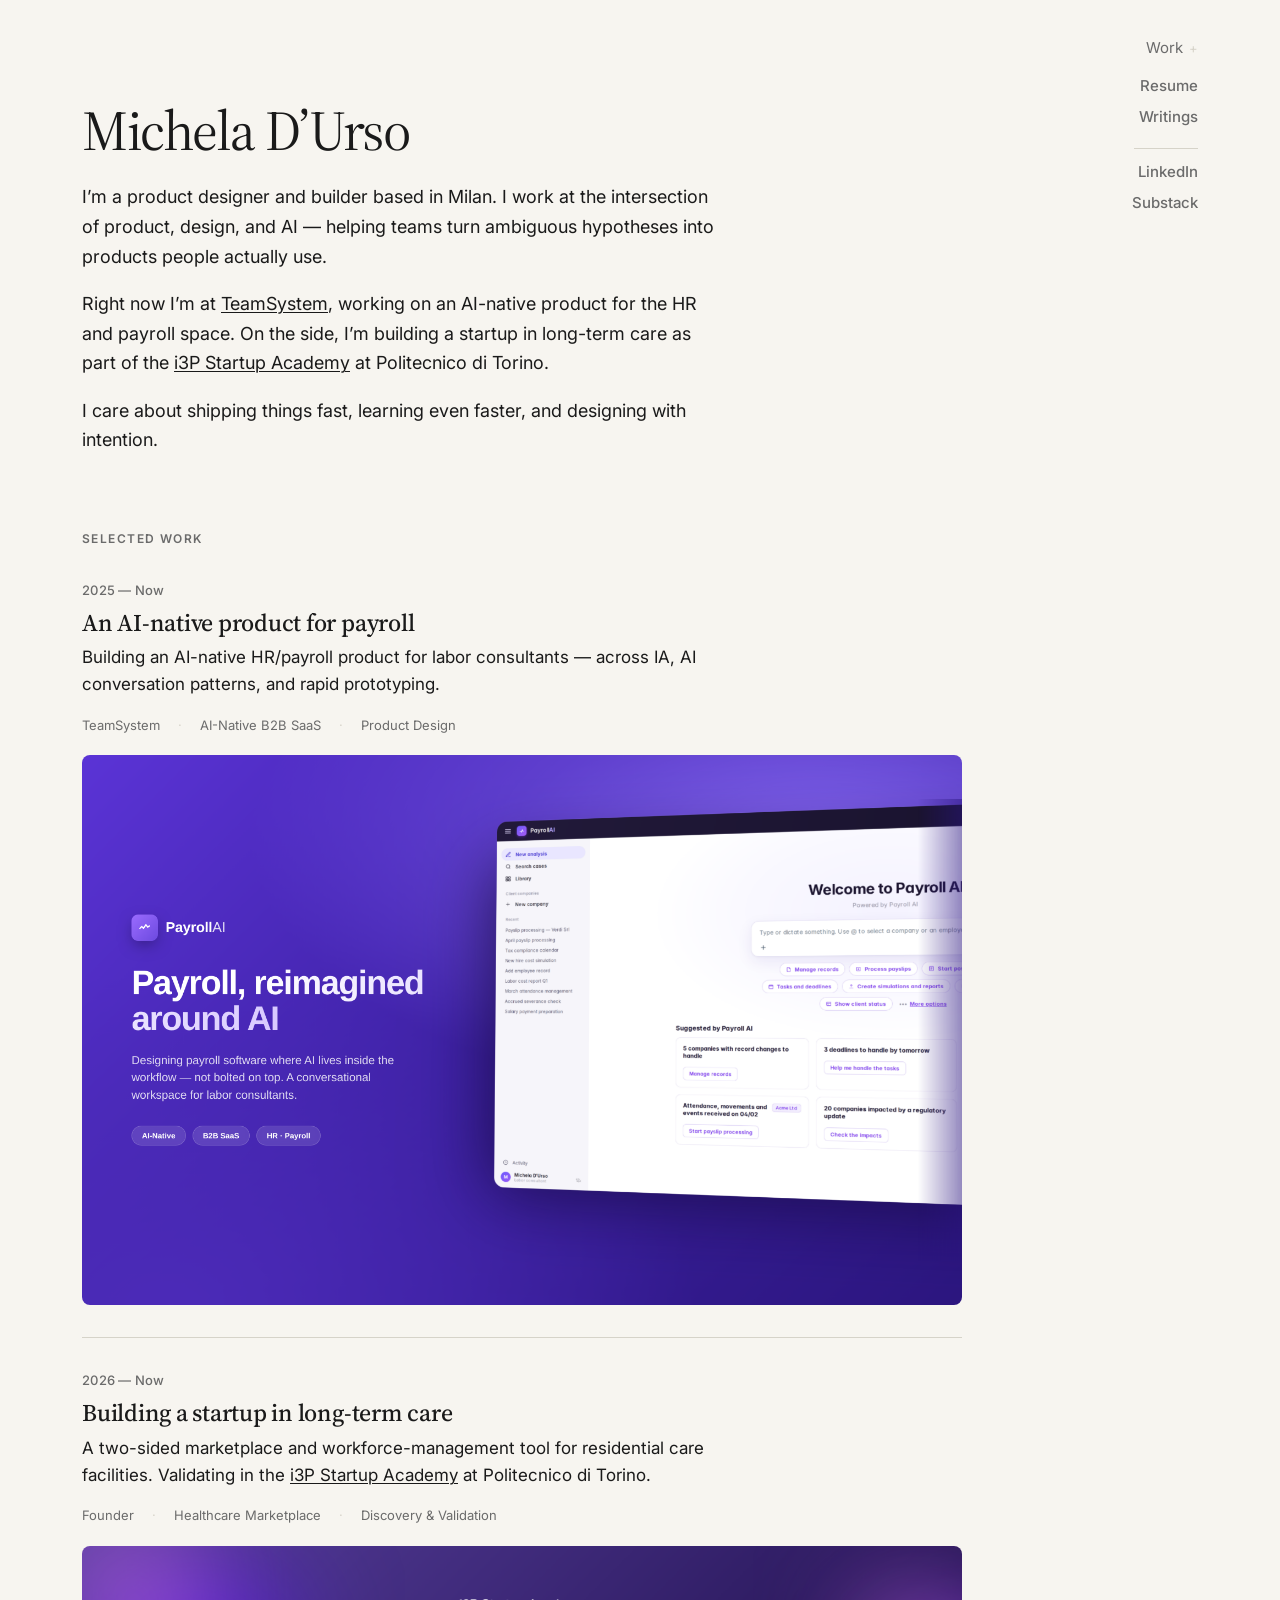
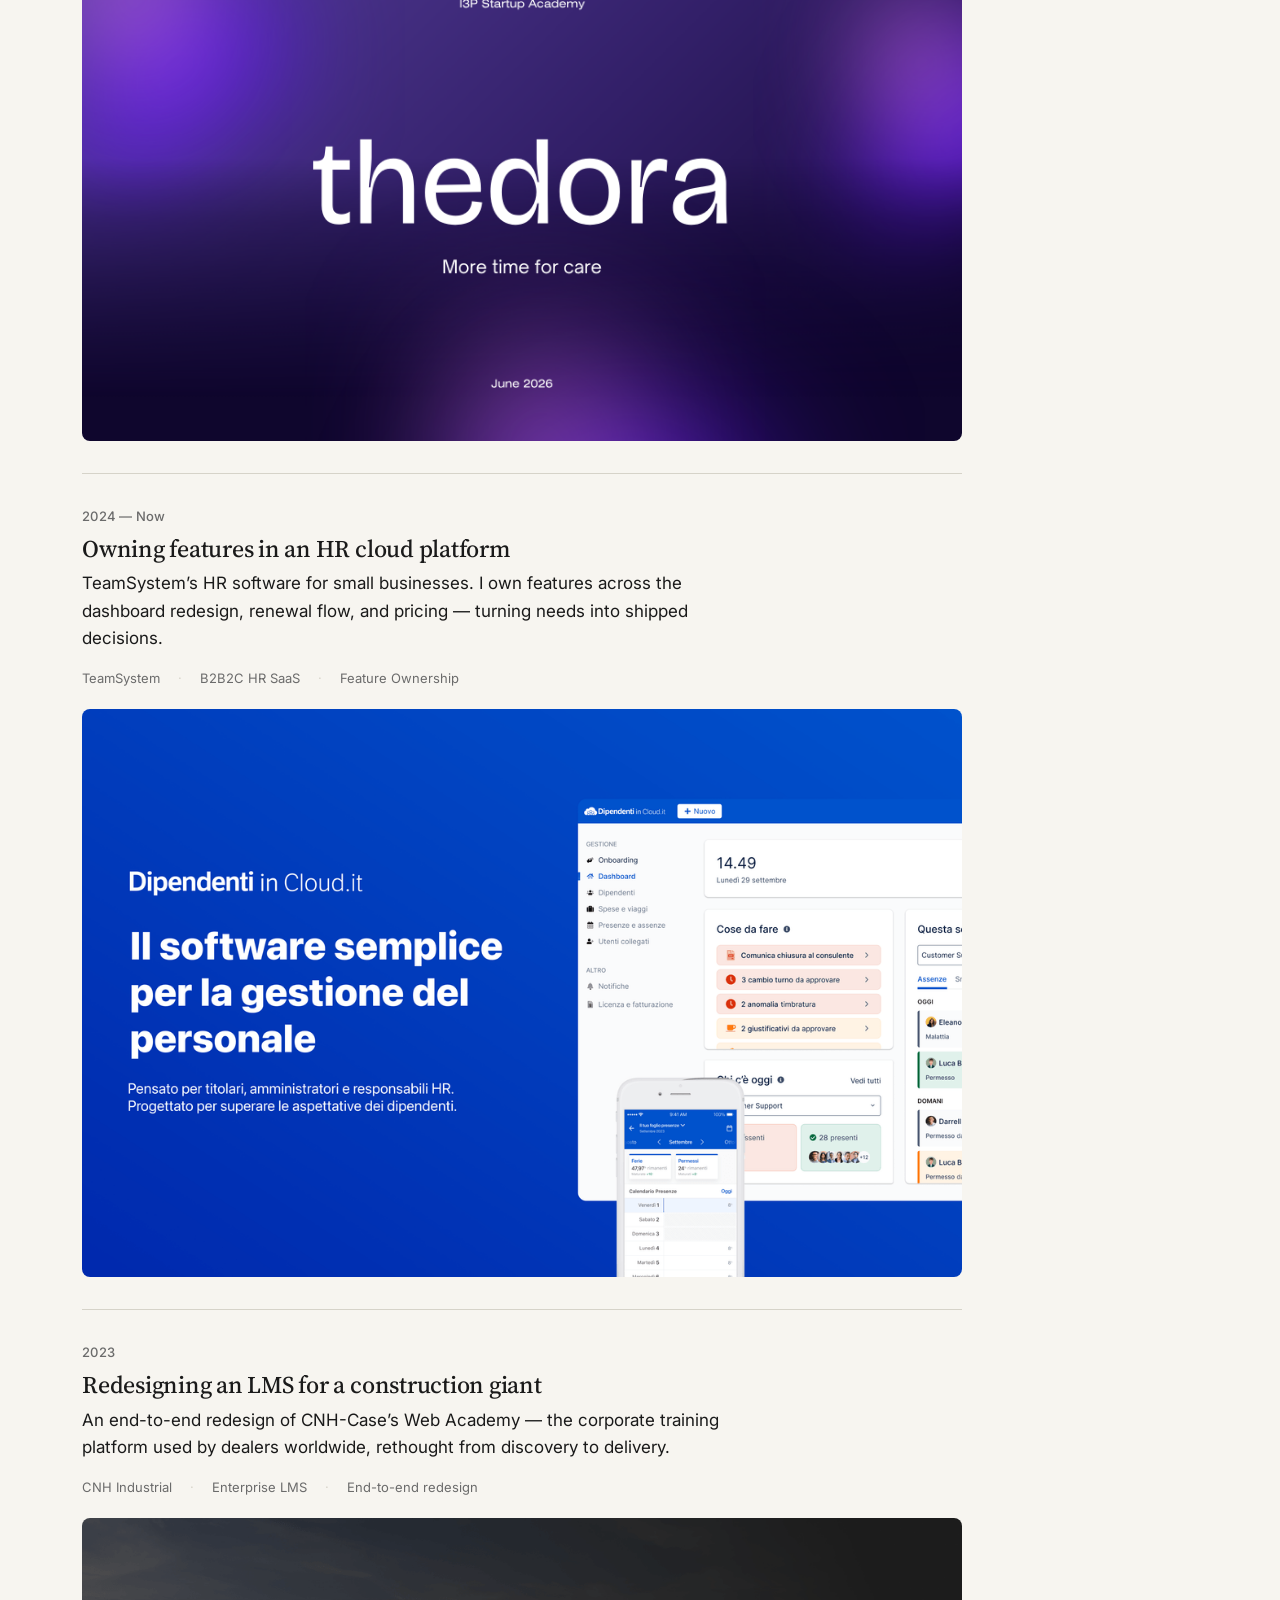
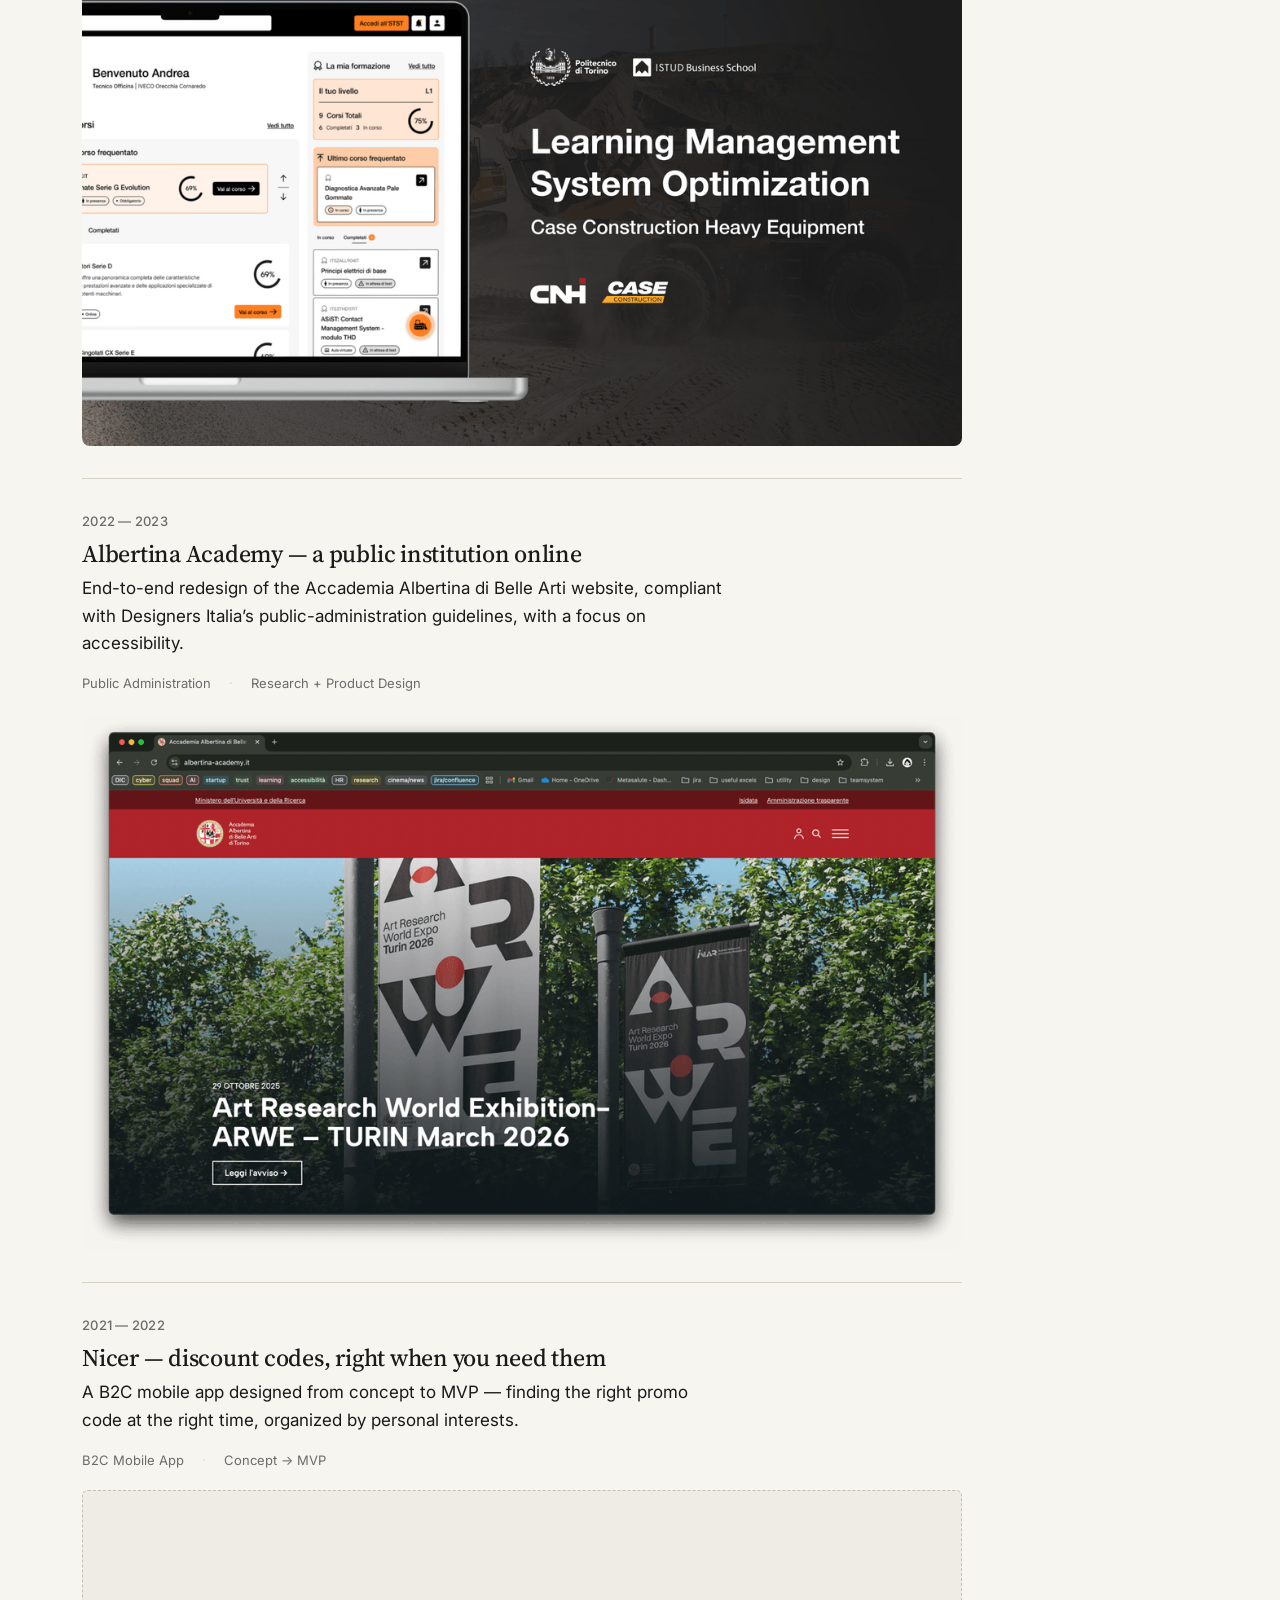
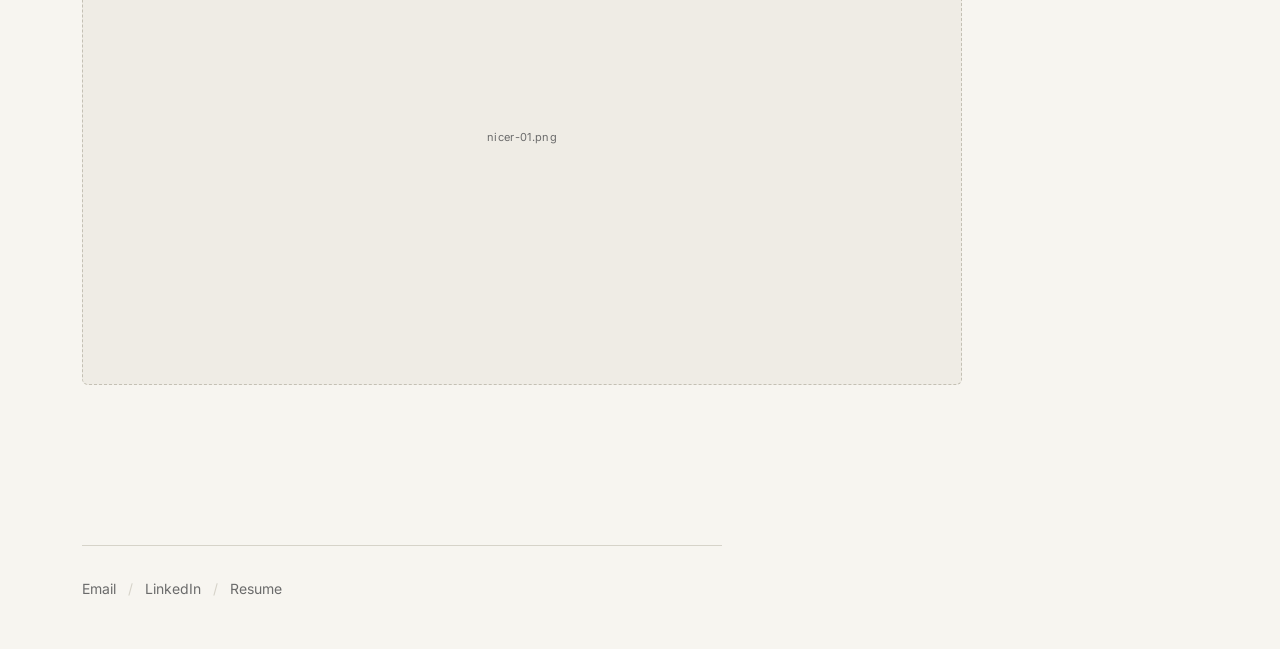
==== index.html @ b39030ac "Add project covers/images, drop TeamSystem HR case study - Wire covers on landing + project pages (A" ====
<!DOCTYPE html>
<html lang="en">
<head>
  <meta charset="UTF-8">
  <meta name="viewport" content="width=device-width, initial-scale=1.0">
  <meta name="description" content="Product Designer &amp; Builder working on AI-native products in HR, payroll, and healthcare. Based in Milan.">
  <link rel="canonical" href="https://michipepper.github.io/">
  <link rel="icon" type="image/svg+xml" href="assets/favicon.svg">
  <meta name="theme-color" content="#f7f5f0">
  <meta property="og:type" content="website">
  <meta property="og:title" content="Michela D&rsquo;Urso">
  <meta property="og:description" content="Product Designer &amp; Builder working on AI-native products in HR, payroll, and healthcare. Based in Milan.">
  <meta property="og:url" content="https://michipepper.github.io/">
  <meta property="og:image" content="https://michipepper.github.io/assets/images/og-cover.png">
  <meta property="og:site_name" content="Michela D&rsquo;Urso">
  <meta name="twitter:card" content="summary_large_image">
  <meta name="twitter:title" content="Michela D&rsquo;Urso">
  <meta name="twitter:description" content="Product Designer &amp; Builder working on AI-native products in HR, payroll, and healthcare. Based in Milan.">
  <meta name="twitter:image" content="https://michipepper.github.io/assets/images/og-cover.png">
  <title>Michela D'Urso</title>
  <link rel="preconnect" href="https://fonts.googleapis.com">
  <link rel="preconnect" href="https://fonts.gstatic.com" crossorigin>
  <link href="https://fonts.googleapis.com/css2?family=Inter:wght@400;500;600&family=Source+Serif+4:opsz,wght@8..60,400;8..60,500&display=swap" rel="stylesheet">
  <link rel="stylesheet" href="assets/css/style.css?v=20260625a">
</head>
<body>
  <a class="skip-link" href="#main">Skip to content</a>
  <header class="site-header">
    <div class="site-intro">
      <h1 class="hero-name">Michela D&rsquo;Urso</h1>
      <div class="hero-intro">
        <p>I&rsquo;m a product designer and builder based in Milan. I work at the intersection of product, design, and AI &mdash; helping teams turn ambiguous hypotheses into products people actually use.</p>
        <p>Right now I&rsquo;m at <a href="https://www.teamsystem.com" target="_blank" rel="noopener">TeamSystem</a>, working on an AI-native product for the HR and payroll space. On the side, I&rsquo;m building a startup in long-term care as part of the <a href="https://www.i3p.it/" target="_blank" rel="noopener">i3P Startup Academy</a> at Politecnico di Torino.</p>
        <p>I care about shipping things fast, learning even faster, and designing with intention.</p>
      </div>
    </div>
    <nav class="site-nav" aria-label="Primary">
      <button class="nav-work" aria-expanded="false" aria-controls="work-list">Work</button>
      <ul class="work-list" id="work-list">
        <li><a href="projects/ai-native-payroll.html">AI-native payroll</a></li>
        <li><a href="projects/longterm-care-startup.html">Long-term care startup</a></li>
        <li><a href="projects/dipendenti-in-cloud.html">Dipendenti in Cloud</a></li>
        <li><a href="projects/cnh-lms.html">CNH Web Academy</a></li>
        <li><a href="projects/albertina.html">Albertina Academy</a></li>
        <li><a href="projects/nicer.html">Nicer</a></li>
      </ul>
      <a href="resume.html">Resume</a>
      <a href="writings.html">Writings</a>
      <span class="nav-divider" aria-hidden="true"></span>
      <a href="https://linkedin.com/in/dursomichela" target="_blank" rel="noopener">LinkedIn</a>
      <a href="https://michipepper.substack.com" target="_blank" rel="noopener">Substack</a>
    </nav>
  </header>

  <main class="site-content" id="main">
    <div class="section-label">Selected work</div>

    <div class="entries">

      <article class="entry">
        <div class="entry-body">
          <div class="entry-date">2025 &mdash; Now</div>
          <h2 class="entry-title">
            <a href="projects/ai-native-payroll.html">An AI-native product for payroll</a>
          </h2>
          <p class="entry-desc">Building an AI-native HR/payroll product for labor consultants &mdash; across IA, AI conversation patterns, and rapid prototyping.</p>
          <div class="entry-meta">
            <span>TeamSystem</span>
            <span>AI-Native B2B SaaS</span>
            <span>Product Design</span>
          </div>
        </div>
        <a class="entry-cover" href="projects/ai-native-payroll.html" aria-label="An AI-native product for payroll"><img src="assets/images/ai-native-payroll-cover.png" alt="An AI-native product for payroll — AI inside the workflow for labor consultants"></a>
      </article>

      <article class="entry">
        <div class="entry-body">
          <div class="entry-date">2026 &mdash; Now</div>
          <h2 class="entry-title">
            <a href="projects/longterm-care-startup.html">Building a startup in long-term care</a>
          </h2>
          <p class="entry-desc">A two-sided marketplace and workforce-management tool for residential care facilities. Validating in the <a href="https://www.i3p.it/" target="_blank" rel="noopener">i3P Startup Academy</a> at Politecnico di Torino.</p>
          <div class="entry-meta">
            <span>Founder</span>
            <span>Healthcare Marketplace</span>
            <span>Discovery &amp; Validation</span>
          </div>
        </div>
        <a class="entry-cover" href="projects/longterm-care-startup.html" aria-label="Building a startup in long-term care"><img src="assets/images/longterm-care-01.png" alt="Thedora — a startup in long-term care: marketplace and workforce management for residential care facilities"></a>
      </article>

      <article class="entry">
        <div class="entry-body">
          <div class="entry-date">2024 &mdash; Now</div>
          <h2 class="entry-title">
            <a href="projects/dipendenti-in-cloud.html">Owning features in an HR cloud platform</a>
          </h2>
          <p class="entry-desc">TeamSystem&rsquo;s HR software for small businesses. I own features across the dashboard redesign, renewal flow, and pricing &mdash; turning needs into shipped decisions.</p>
          <div class="entry-meta">
            <span>TeamSystem</span>
            <span>B2B2C HR SaaS</span>
            <span>Feature Ownership</span>
          </div>
        </div>
        <a class="entry-cover" href="projects/dipendenti-in-cloud.html" aria-label="Owning features in an HR cloud platform"><img src="assets/images/dipendenti-in-cloud-cover.png" alt="Dipendenti in Cloud — il software semplice per la gestione del personale"></a>
      </article>

      <article class="entry">
        <div class="entry-body">
          <div class="entry-date">2023</div>
          <h2 class="entry-title">
            <a href="projects/cnh-lms.html">Redesigning an LMS for a construction giant</a>
          </h2>
          <p class="entry-desc">An end-to-end redesign of CNH-Case&rsquo;s Web Academy &mdash; the corporate training platform used by dealers worldwide, rethought from discovery to delivery.</p>
          <div class="entry-meta">
            <span>CNH Industrial</span>
            <span>Enterprise LMS</span>
            <span>End-to-end redesign</span>
          </div>
        </div>
        <a class="entry-cover" href="projects/cnh-lms.html" aria-label="Redesigning an LMS for a construction giant"><img src="assets/images/cnh-lms-cover.png" alt="CNH-Case Web Academy — Learning Management System optimization"></a>
      </article>

      <article class="entry">
        <div class="entry-body">
          <div class="entry-date">2022 &mdash; 2023</div>
          <h2 class="entry-title">
            <a href="projects/albertina.html">Albertina Academy &mdash; a public institution online</a>
          </h2>
          <p class="entry-desc">End-to-end redesign of the Accademia Albertina di Belle Arti website, compliant with Designers Italia&rsquo;s public-administration guidelines, with a focus on accessibility.</p>
          <div class="entry-meta">
            <span>Public Administration</span>
            <span>Research + Product Design</span>
          </div>
        </div>
        <a class="entry-cover" href="projects/albertina.html" aria-label="Albertina Academy"><img src="assets/images/albertina-cover.png" alt="Accademia Albertina di Belle Arti di Torino — homepage of the redesigned website"></a>
      </article>

      <article class="entry">
        <div class="entry-body">
          <div class="entry-date">2021 &mdash; 2022</div>
          <h2 class="entry-title">
            <a href="projects/nicer.html">Nicer &mdash; discount codes, right when you need them</a>
          </h2>
          <p class="entry-desc">A B2C mobile app designed from concept to MVP &mdash; finding the right promo code at the right time, organized by personal interests.</p>
          <div class="entry-meta">
            <span>B2C Mobile App</span>
            <span>Concept &rarr; MVP</span>
          </div>
        </div>
        <a class="entry-cover" href="projects/nicer.html" aria-label="Nicer"><span class="img-placeholder">nicer-01.png</span></a>
      </article>

    </div>
  </main>

  <footer class="site-footer footer">
    <div class="footer-inner">
      <a href="mailto:dursomichela01@gmail.com">Email</a>
      <span class="sep">/</span>
      <a href="https://linkedin.com/in/dursomichela" target="_blank" rel="noopener">LinkedIn</a>
      <span class="sep">/</span>
      <a href="resume.html">Resume</a>
    </div>
  </footer>
  <script src="assets/js/nav.js?v=20260625a"></script>
</body>
</html>
---- assets/css/style.css ----
/* ========== RESET ========== */
*, *::before, *::after {
  box-sizing: border-box;
  margin: 0;
  padding: 0;
}

html {
  -webkit-font-smoothing: antialiased;
  -moz-osx-font-smoothing: grayscale;
  text-rendering: optimizeLegibility;
}

img {
  max-width: 100%;
  height: auto;
  display: block;
}

a {
  color: inherit;
  text-decoration: none;
}

/* ========== TYPOGRAPHY & TOKENS ========== */
:root {
  /* Palette — warm editorial */
  --bg: #f7f5f0;
  --bg-alt: #efece5;
  --text: #1a1a1a;
  --muted: #6b6b6b;
  --rule: #d6d3c9;
  --accent: #2d2a26;
  --link: #1a1a1a;
  --link-hover: #8a6f48;

  /* Type */
  --serif: "Source Serif 4", "Source Serif Pro", "Iowan Old Style", "Apple Garamond", Baskerville, "Times New Roman", serif;
  --sans: "Inter", -apple-system, BlinkMacSystemFont, "Segoe UI", Helvetica, Arial, sans-serif;

  /* Spacing */
  --max-w: 720px;
  --max-w-wide: 880px;
}

body {
  background: var(--bg);
  color: var(--text);
  font-family: var(--sans);
  font-size: 17px;
  line-height: 1.6;
  font-weight: 400;
}

h1, h2, h3, h4 {
  font-family: var(--serif);
  font-weight: 500;
  line-height: 1.15;
  letter-spacing: -0.01em;
  color: var(--text);
}

h1 {
  font-size: 3.5rem;
  font-weight: 400;
  letter-spacing: -0.025em;
  margin-bottom: 1.5rem;
}

h2 {
  font-size: 1.7rem;
  font-weight: 500;
  margin-bottom: 0.5rem;
}

h3 {
  font-size: 1.3rem;
  margin-bottom: 0.4rem;
}

p {
  margin-bottom: 1rem;
  color: var(--text);
}

p + p {
  margin-top: 0;
}

em, i { font-style: italic; }
strong, b { font-weight: 600; }

/* Inline links — Jenny Wen style: underlined, warm hover */
a.link, .prose a, p a {
  color: var(--link);
  text-decoration: underline;
  text-decoration-thickness: 1px;
  text-underline-offset: 2px;
  transition: color 0.15s ease;
}

a.link:hover, .prose a:hover, p a:hover {
  color: var(--link-hover);
}

/* ========== LAYOUT ========== */
.container {
  max-width: var(--max-w);
  margin: 0 auto;
  padding: 0 24px;
}

.container-wide {
  max-width: var(--max-w-wide);
  margin: 0 auto;
  padding: 0 24px;
}

/* ========== NAV ========== */
.nav {
  padding: 32px 0 16px;
  font-family: var(--sans);
  font-size: 15px;
}

.nav-inner {
  display: flex;
  gap: 28px;
  align-items: baseline;
}

.nav a {
  color: var(--muted);
  font-weight: 500;
  transition: color 0.15s ease;
}

.nav a:hover {
  color: var(--text);
}

.nav a.active {
  color: var(--text);
}

/* ========== HERO ========== */
.hero {
  padding: 48px 0 56px;
}

.hero-name {
  font-family: var(--serif);
  font-size: 3.5rem;
  font-weight: 400;
  letter-spacing: -0.025em;
  line-height: 1.1;
  margin-bottom: 1.5rem;
}

.hero-intro {
  font-size: 18px;
  line-height: 1.65;
  color: var(--text);
  max-width: 640px;
}

.hero-intro p {
  margin-bottom: 1.1rem;
}

/* ========== TIMELINE ENTRIES ========== */
.entries {
  margin-top: 24px;
}

.entry {
  padding: 32px 0;
  border-top: 1px solid var(--rule);
  max-width: min(880px, calc(100vw - 260px));
}

.entry-body { max-width: 640px; }

.entry:first-child {
  border-top: none;
  padding-top: 8px;
}

.entry-date {
  font-family: var(--sans);
  font-size: 13px;
  color: var(--muted);
  text-transform: none;
  letter-spacing: 0.02em;
  margin-bottom: 8px;
  font-weight: 500;
}

.entry-title {
  font-family: var(--serif);
  font-size: 1.5rem;
  font-weight: 500;
  margin-bottom: 8px;
  letter-spacing: -0.01em;
}

.entry-title a {
  border-bottom: 1.5px solid transparent;
  transition: border-color 0.15s ease;
}

.entry-title a:hover {
  border-bottom-color: var(--link-hover);
  color: var(--link-hover);
}

.entry-desc {
  font-size: 17px;
  line-height: 1.6;
  color: var(--text);
  max-width: 640px;
}

.entry-meta {
  font-family: var(--sans);
  font-size: 13px;
  color: var(--muted);
  margin-top: 10px;
  display: flex;
  gap: 18px;
  flex-wrap: wrap;
}

.entry-meta span::before {
  content: "·";
  margin-right: 18px;
  color: var(--rule);
}

.entry-meta span:first-child::before {
  content: "";
  margin: 0;
}

/* ========== CASE STUDY (single project) ========== */
.case-header {
  padding: 48px 0 32px;
  border-bottom: 1px solid var(--rule);
  margin-bottom: 40px;
  max-width: 640px;
}

.case-title {
  font-family: var(--serif);
  font-size: 2.6rem;
  font-weight: 400;
  letter-spacing: -0.02em;
  line-height: 1.15;
  margin-bottom: 12px;
}

.case-subtitle {
  font-size: 18px;
  color: var(--muted);
  max-width: 640px;
  margin-bottom: 24px;
}

.case-meta {
  display: flex;
  gap: 32px;
  flex-wrap: wrap;
  font-family: var(--sans);
  font-size: 13px;
  color: var(--muted);
}

.case-meta-item {
  display: flex;
  flex-direction: column;
  gap: 2px;
}

.case-meta-label {
  font-size: 12px;
  color: var(--muted);
  text-transform: uppercase;
  letter-spacing: 0.08em;
  font-weight: 600;
}

.case-meta-value {
  font-size: 14px;
  color: var(--text);
}

.prose {
  max-width: 640px;
  font-size: 17px;
  line-height: 1.7;
}

.prose h2 {
  font-size: 1.55rem;
  margin-top: 2.4rem;
  margin-bottom: 0.8rem;
}

.prose h3 {
  font-size: 1.15rem;
  margin-top: 1.8rem;
  margin-bottom: 0.4rem;
}

.prose p {
  margin-bottom: 1.1rem;
}

.prose ul {
  margin-bottom: 1.2rem;
  padding-left: 20px;
}

.prose ul li {
  margin-bottom: 0.4rem;
  line-height: 1.6;
}

.prose blockquote {
  border-left: 2px solid var(--rule);
  padding-left: 20px;
  margin: 1.5rem 0;
  font-style: italic;
  color: var(--muted);
}

/* ========== FOOTER ========== */
.footer {
  margin-top: 96px;
  padding: 32px 0 48px;
  font-family: var(--sans);
  font-size: 14px;
  color: var(--muted);
}

.footer-inner {
  display: flex;
  gap: 8px;
  flex-wrap: wrap;
  align-items: center;
  max-width: 640px;
  border-top: 1px solid var(--rule);
  padding-top: 32px;
}

.footer a {
  color: var(--muted);
  transition: color 0.15s ease;
}

.footer a:hover {
  color: var(--text);
}

.footer .sep {
  color: var(--rule);
  margin: 0 4px;
}

/* ========== SECTION HEADERS ========== */
.section-label {
  font-family: var(--sans);
  font-size: 12px;
  text-transform: uppercase;
  letter-spacing: 0.12em;
  font-weight: 600;
  color: var(--muted);
  margin-bottom: 24px;
  margin-top: 56px;
}

/* ========== RESPONSIVE ========== */
@media (max-width: 640px) {
  body { font-size: 16px; }
  .hero-name { font-size: 2.4rem; }
  .case-title { font-size: 2rem; }
  .entry-title { font-size: 1.3rem; }
  .hero { padding: 32px 0 40px; }
  .nav { padding: 24px 0 8px; }
  .nav-inner { gap: 20px; }
  .case-meta { gap: 20px; }
}

/* ========== ACCESSIBILITY ========== */
/* Visible keyboard focus, scoped to keyboard users via :focus-visible */
a:focus-visible,
button:focus-visible,
[tabindex]:focus-visible {
  outline: 2px solid var(--link-hover);
  outline-offset: 3px;
  border-radius: 2px;
}

/* Skip link — hidden until focused via keyboard */
.skip-link {
  position: absolute;
  left: 8px;
  top: -48px;
  z-index: 100;
  padding: 8px 16px;
  background: var(--text);
  color: var(--bg);
  font-family: var(--sans);
  font-size: 14px;
  font-weight: 500;
  border-radius: 6px;
  transition: top 0.15s ease;
}

.skip-link:focus {
  top: 8px;
}

/* ========== UTIL ========== */
.subtle { color: var(--muted); }
.pill {
  display: inline-block;
  padding: 3px 10px;
  background: var(--bg-alt);
  border-radius: 999px;
  font-size: 12px;
  color: var(--muted);
  font-family: var(--sans);
  margin-right: 6px;
  margin-bottom: 6px;
}

/* ========== SITE LAYOUT (right-side nav, Jenny Wen style) ========== */
.site-header,
.site-content,
.site-footer {
  max-width: 1180px;
  margin-left: auto;
  margin-right: auto;
  padding-left: 32px;
  padding-right: 32px;
}

.site-header {
  position: relative;
  display: flex;
  justify-content: space-between;
  align-items: flex-start;
  gap: 40px;
  padding-top: 36px;
  margin-bottom: 56px;
}

/* Homepage: name + intro live in the header, masthead omitted */
.site-intro { max-width: 680px; margin-top: 64px; }
.site-intro .hero-name { margin-bottom: 1.3rem; }
.site-content > .section-label:first-child { margin-top: 0; }

.site-masthead {
  font-family: var(--serif);
  font-size: 1.55rem;
  font-weight: 500;
  letter-spacing: -0.01em;
  line-height: 1.2;
  color: var(--text);
}

.site-masthead .site-section { color: var(--muted); }

/* Right-side vertical nav — fixed so it stays in place on scroll and the
   Work accordion never pushes the page content down. Right offset tracks
   the centered content column instead of the raw viewport edge. */
.site-nav {
  position: fixed;
  top: 36px;
  right: max(32px, calc((100vw - 1180px) / 2 + 32px));
  z-index: 10;
  display: flex;
  flex-direction: column;
  align-items: flex-end;
  text-align: right;
  gap: 7px;
  font-family: var(--sans);
  font-size: 15px;
  flex-shrink: 0;
}

.site-nav a,
.nav-work {
  color: var(--muted);
  font-weight: 500;
  transition: color 0.15s ease;
}

.site-nav a:hover,
.nav-work:hover { color: var(--text); }
.site-nav a.active { color: var(--text); }

.nav-work {
  background: none;
  border: none;
  padding: 0;
  font: inherit;
  cursor: pointer;
  display: inline-flex;
  align-items: baseline;
  gap: 6px;
}

.nav-work::after {
  content: "+";
  font-size: 13px;
  color: var(--rule);
  transition: color 0.15s ease;
}

.nav-work[aria-expanded="true"]::after { content: "\2013"; }

.work-list {
  list-style: none;
  display: flex;
  flex-direction: column;
  align-items: flex-end;
  gap: 5px;
  margin: 0;
  padding: 0;
  max-height: 0;
  overflow: hidden;
  opacity: 0;
  transition: max-height 0.28s ease, opacity 0.2s ease, margin 0.28s ease;
}

.work-list.open {
  max-height: 360px;
  opacity: 1;
  margin: 6px 0 4px;
}

.work-list a {
  font-size: 14px;
  color: var(--muted);
  font-weight: 400;
}

.nav-divider {
  width: 64px;
  height: 1px;
  background: var(--rule);
  margin: 12px 0 4px;
}

.site-content { width: 100%; }

.site-footer {
  margin-top: 96px;
  padding-bottom: 48px;
  font-family: var(--sans);
  font-size: 14px;
  color: var(--muted);
}

/* ========== WRITINGS (Notes style) ========== */
.writings-intro {
  font-size: 18px;
  color: var(--muted);
  max-width: 600px;
  margin-bottom: 8px;
}

.writing-list { margin-top: 8px; }

.writing {
  padding: 28px 0;
  border-top: 1px solid var(--rule);
  max-width: 640px;
}

.writing:first-child { border-top: none; padding-top: 8px; }

.writing-date {
  font-size: 13px;
  color: var(--muted);
  margin-bottom: 8px;
  font-weight: 500;
}

.writing-title {
  font-family: var(--serif);
  font-size: 1.4rem;
  font-weight: 500;
  letter-spacing: -0.01em;
  line-height: 1.25;
  margin-bottom: 6px;
}

.writing-title a {
  text-decoration: underline;
  text-decoration-thickness: 1px;
  text-underline-offset: 3px;
  transition: color 0.15s ease;
}

.writing-title a:hover { color: var(--link-hover); }

.writing-desc {
  font-size: 16px;
  color: var(--muted);
  max-width: 600px;
}

/* ========== IMAGE PLACEHOLDERS ========== */
.img-placeholder {
  display: flex;
  align-items: center;
  justify-content: center;
  text-align: center;
  background: var(--bg-alt);
  border: 1px dashed #c4c0b4;
  border-radius: 6px;
  color: var(--muted);
  font-family: var(--sans);
  font-size: 11px;
  letter-spacing: 0.03em;
  padding: 10px;
  word-break: break-word;
}

/* Cover image under each work entry (title + description above it) */
.entry-cover { display: block; margin-top: 20px; }
.entry-cover .img-placeholder { aspect-ratio: 16 / 9; }
.entry-cover img {
  width: 100%;
  height: auto;
  border-radius: 8px;
  display: block;
}

/* Figures inside a project case study */
.project-figure { max-width: 640px; margin: 2.2rem 0; }
.project-figure .img-placeholder { aspect-ratio: 3 / 2; }
.project-figure img {
  width: 100%;
  height: auto;
  border-radius: 8px;
  display: block;
}
.project-figure figcaption {
  font-size: 13px;
  color: var(--muted);
  margin-top: 10px;
}

/* Cover image — larger (880px), sits under the title + description.
   Capped so it never slides under the fixed right-side nav on scroll. */
.project-cover {
  max-width: min(880px, calc(100vw - 260px));
  margin-top: 1.6rem;
}
.project-cover .img-placeholder { aspect-ratio: 16 / 9; }
.case-header:has(+ .project-cover) {
  border-bottom: none;
  margin-bottom: 20px;
}

/* Right-nav layout — mobile */
@media (max-width: 640px) {
  .site-header {
    flex-direction: column;
    gap: 18px;
    padding-top: 24px;
    margin-bottom: 36px;
  }
  .site-nav { position: static; top: auto; right: auto; align-items: flex-start; text-align: left; width: 100%; }
  .site-intro { margin-top: 24px; }
  .work-list { align-items: flex-start; }
  .nav-divider { align-self: stretch; width: 100%; }
  .site-header,
  .site-content,
  .site-footer { padding-left: 20px; padding-right: 20px; }
  .writing-title { font-size: 1.25rem; }
  .entry { max-width: 100%; }
  .project-cover { max-width: 100%; }
}
.prose .pull-quote{
  font-family: "Source Serif 4", Georgia, serif;
  font-size: 1.5rem;
  line-height: 1.35;
  color: #5b3df5;
  font-style: normal;
  margin: 2.5rem 0;
  padding: 0;
  border: 0;
}
.prose .pull-quote cite{
  display: block;
  margin-top: 0.6rem;
  font-size: 0.9rem;
  font-style: normal;
  color: #5b3df5;
}
.pull-statement{
  font-family: "Source Serif 4", Georgia, serif;
  font-size: 1.5rem;
  line-height: 1.35;
  color: #5b3df5;
  margin: 2.5rem 0;
}
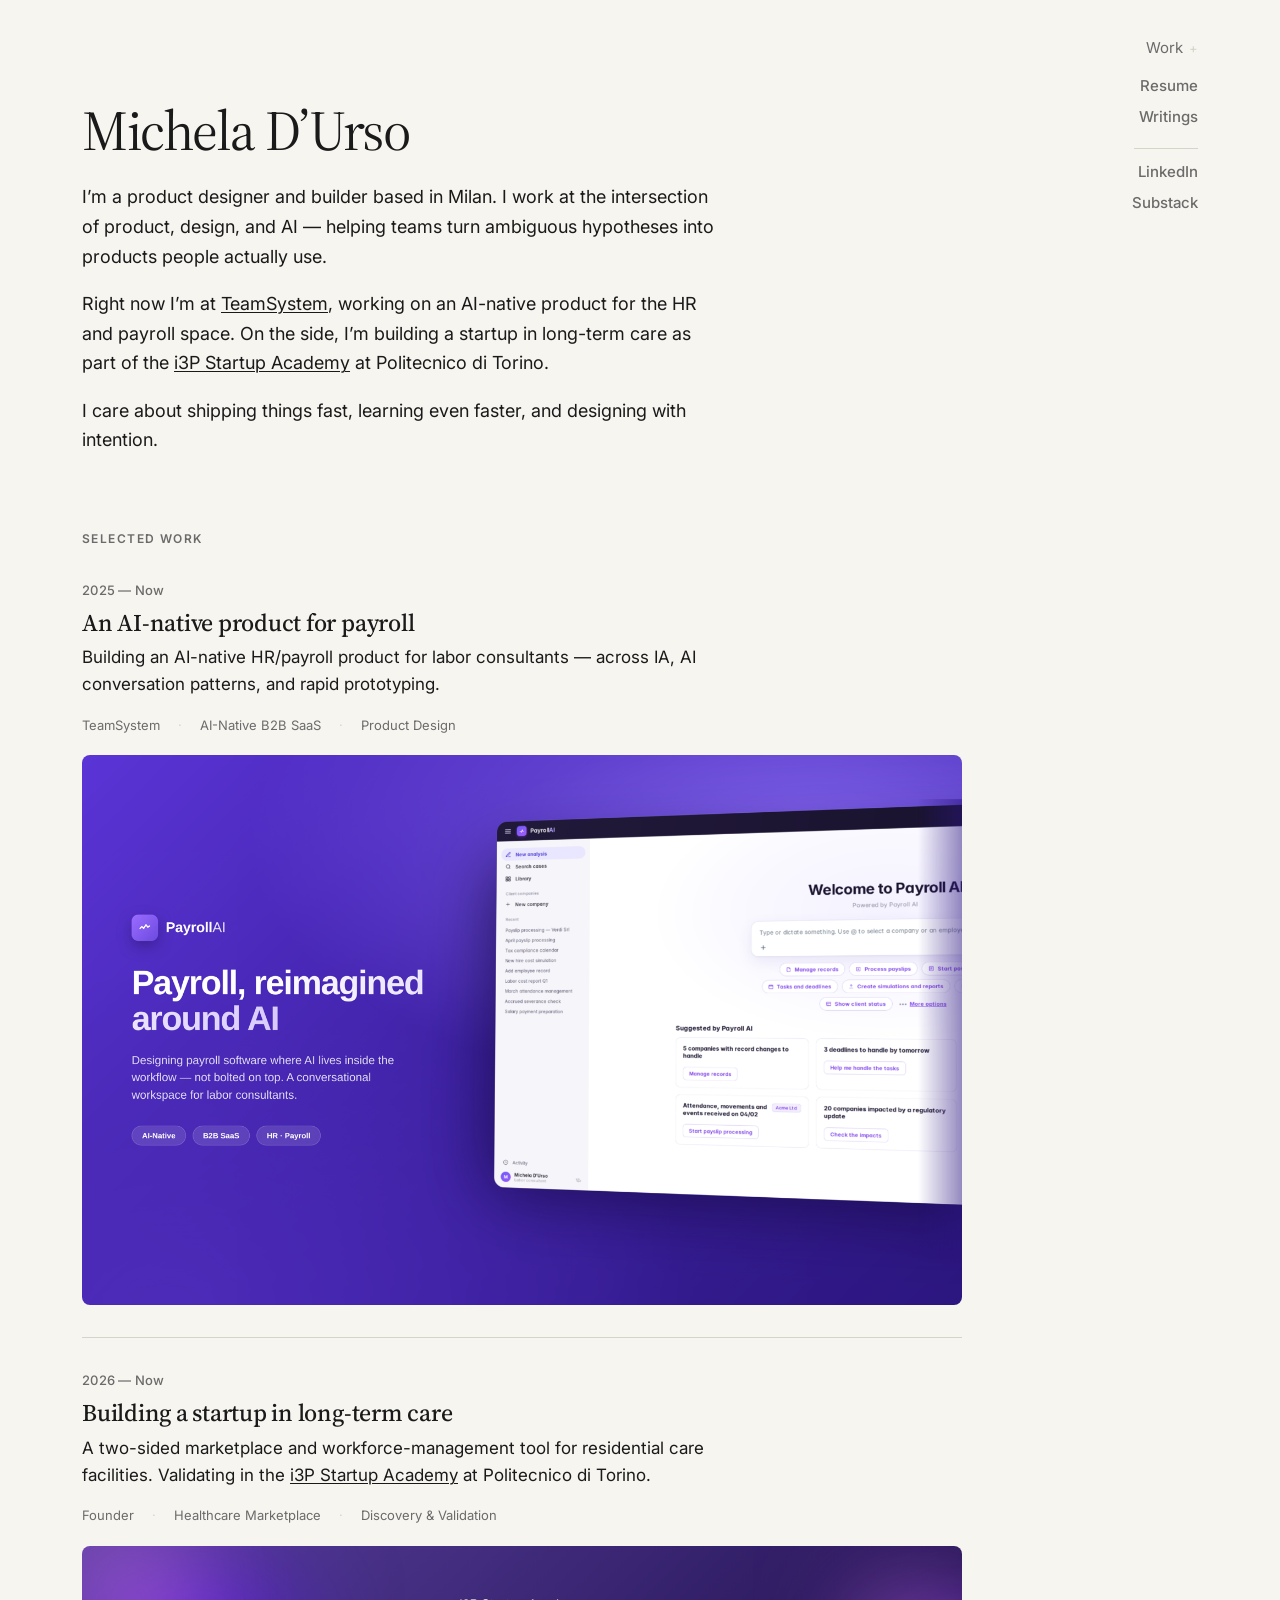
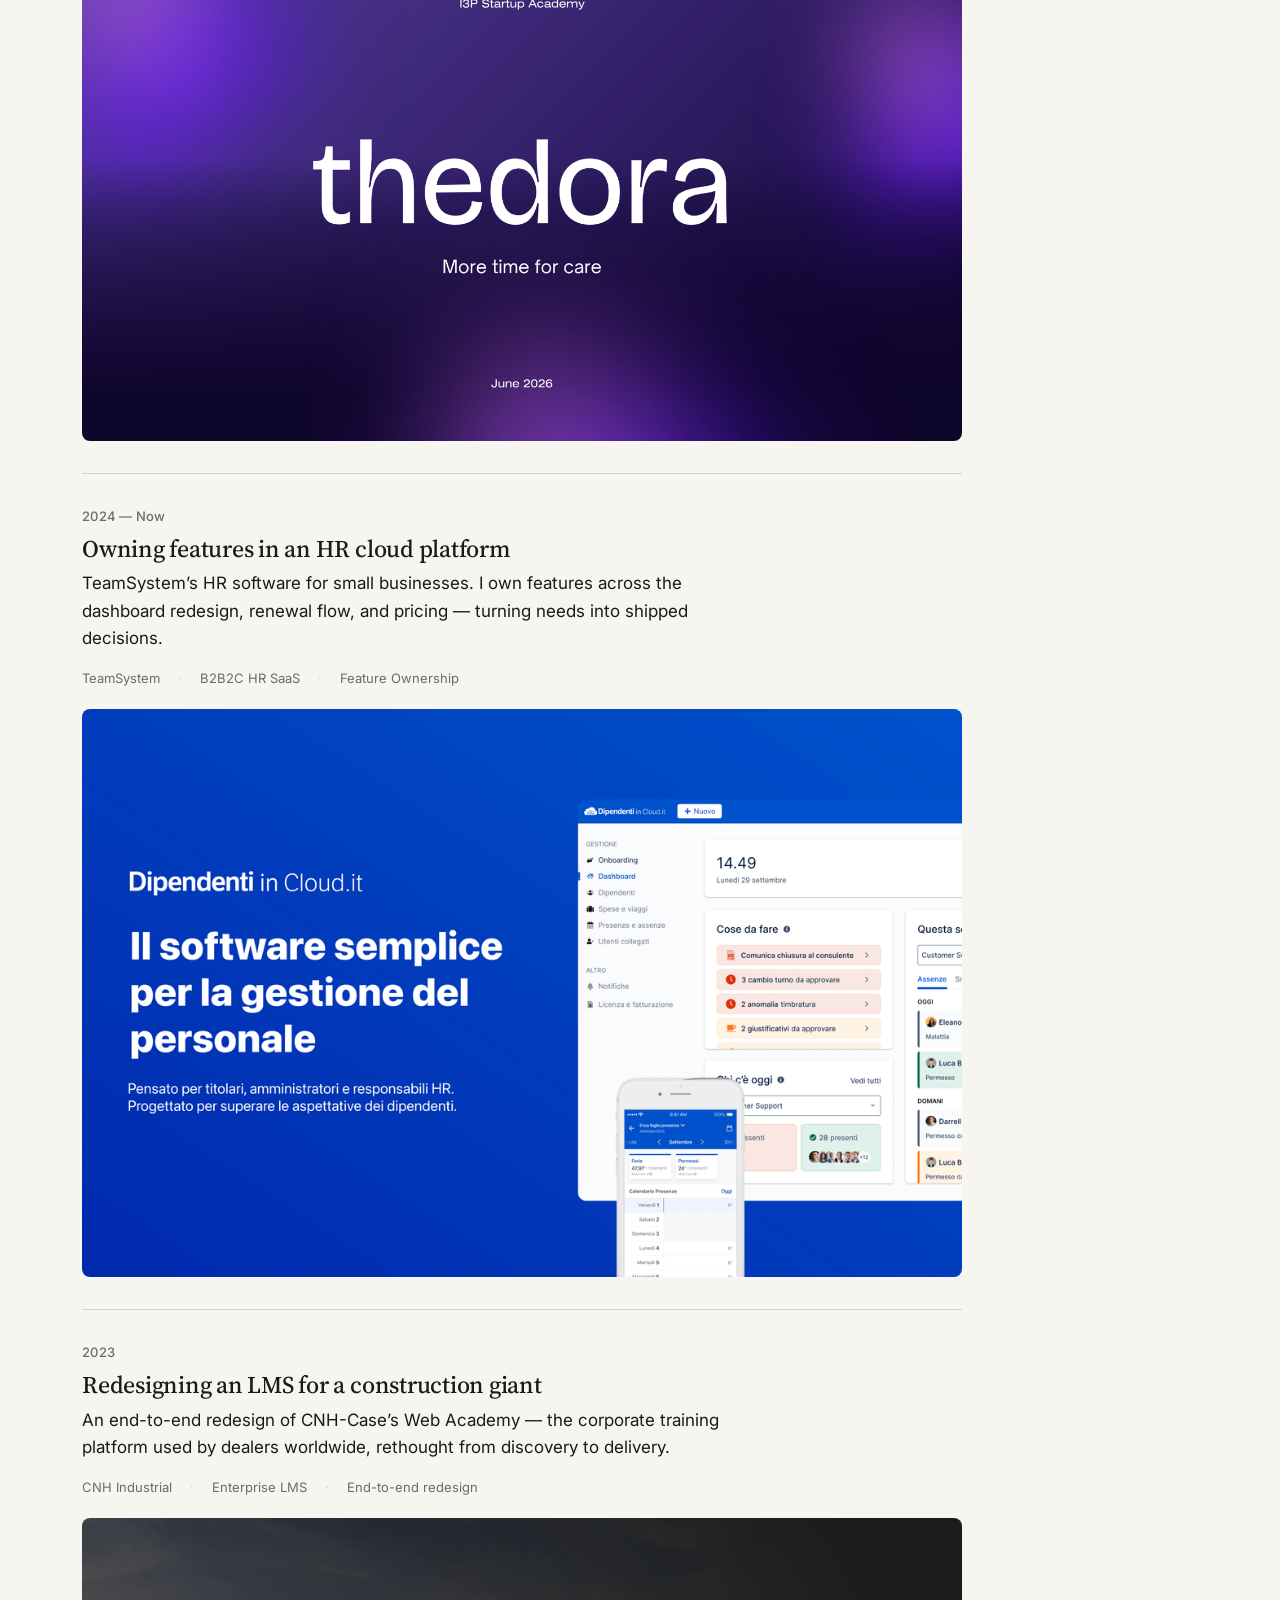
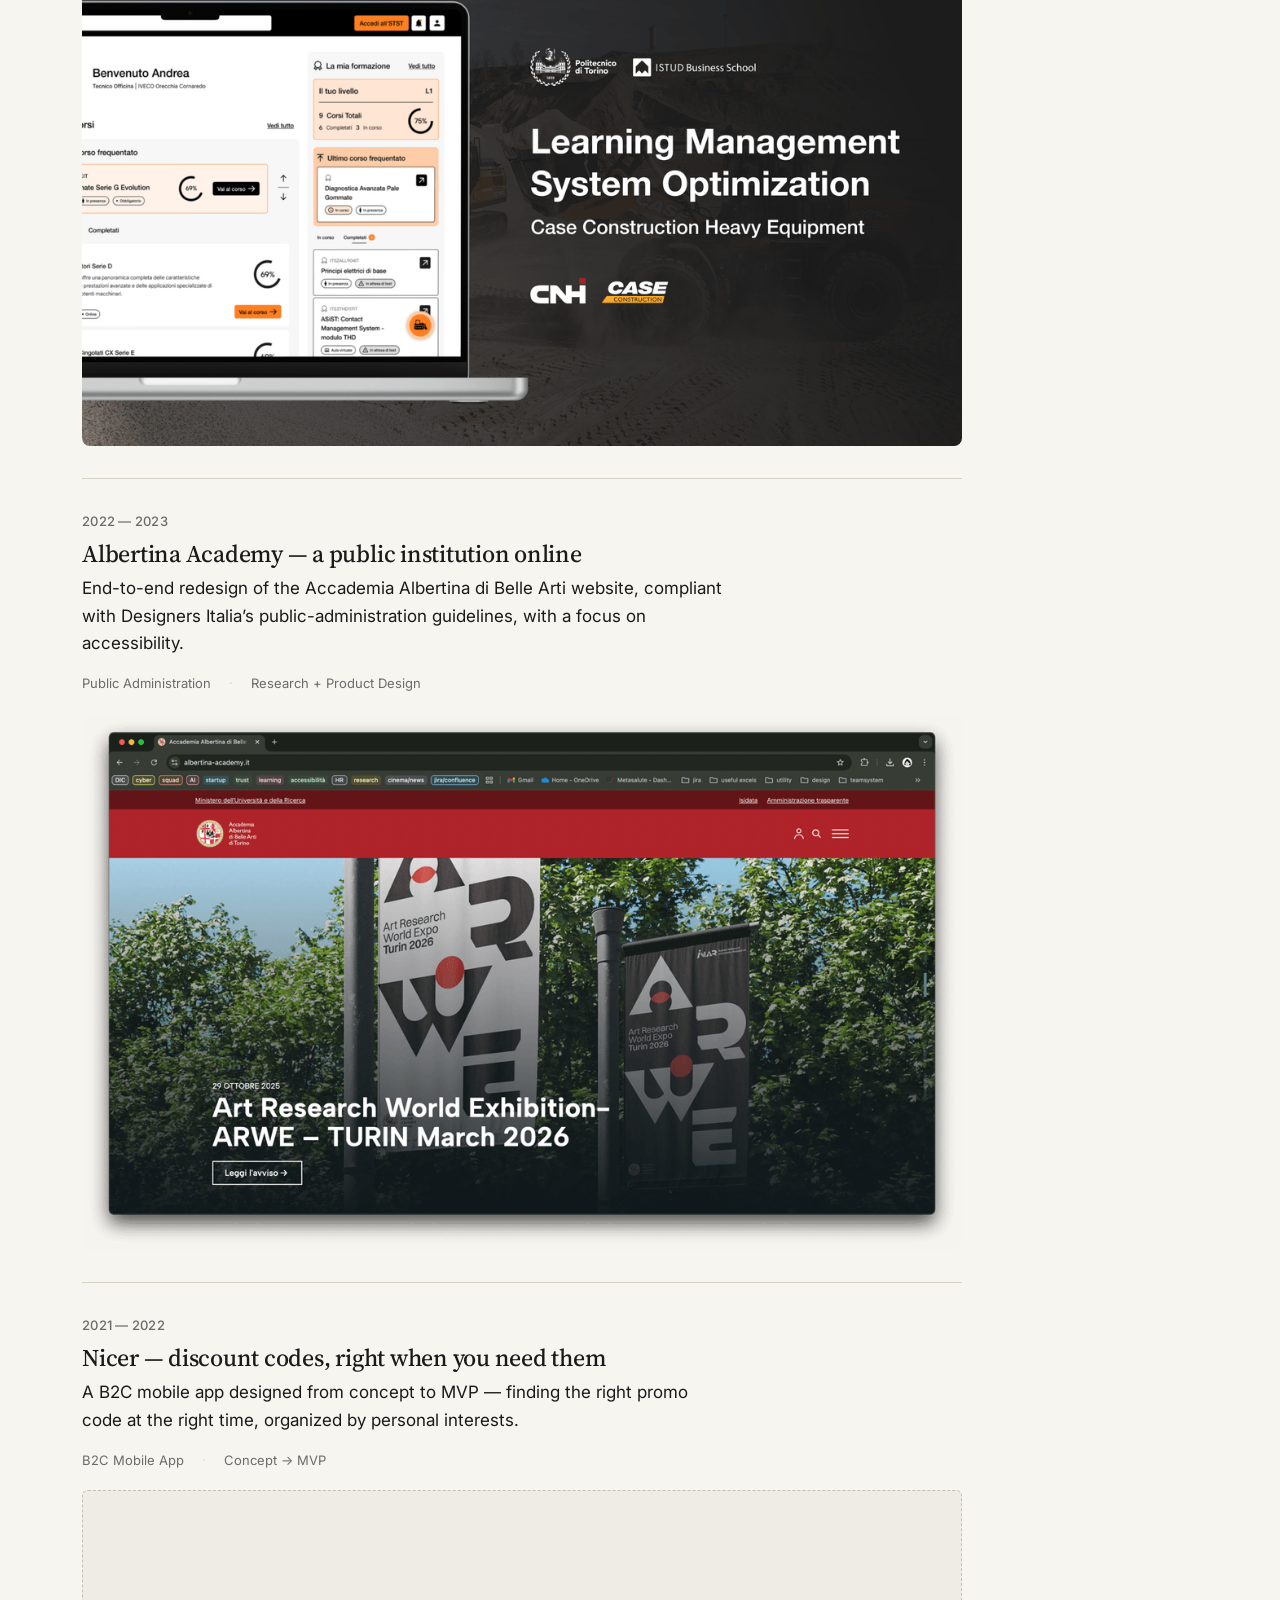
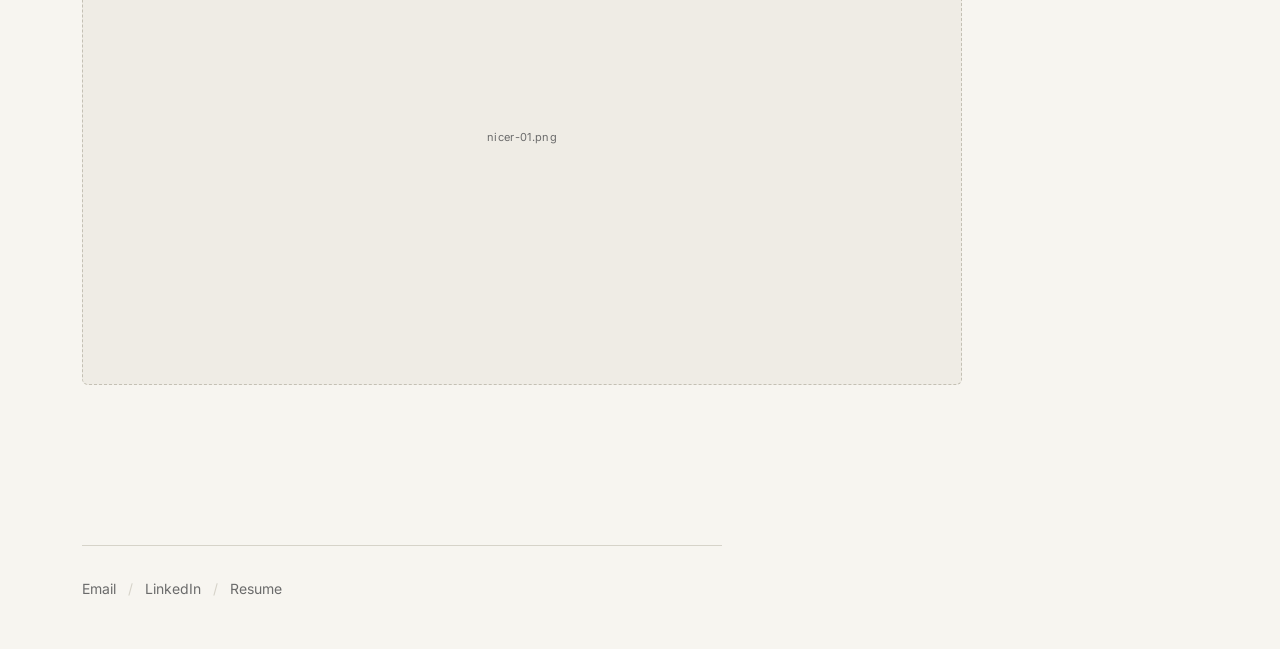
==== commit c7c6b88b: "Optimize image weight and add lazy loading - Downscale oversized PNGs to 1600px long side (assets 10" ====
--- a/index.html
+++ b/index.html
@@ -86,7 +86,7 @@
             <span>Discovery &amp; Validation</span>
           </div>
         </div>
-        <a class="entry-cover" href="projects/longterm-care-startup.html" aria-label="Building a startup in long-term care"><img src="assets/images/longterm-care-01.png" alt="Thedora — a startup in long-term care: marketplace and workforce management for residential care facilities"></a>
+        <a class="entry-cover" href="projects/longterm-care-startup.html" aria-label="Building a startup in long-term care"><img loading="lazy" src="assets/images/longterm-care-01.png" alt="Thedora — a startup in long-term care: marketplace and workforce management for residential care facilities"></a>
       </article>
 
       <article class="entry">
@@ -102,7 +102,7 @@
             <span>Feature Ownership</span>
           </div>
         </div>
-        <a class="entry-cover" href="projects/dipendenti-in-cloud.html" aria-label="Owning features in an HR cloud platform"><img src="assets/images/dipendenti-in-cloud-cover.png" alt="Dipendenti in Cloud — il software semplice per la gestione del personale"></a>
+        <a class="entry-cover" href="projects/dipendenti-in-cloud.html" aria-label="Owning features in an HR cloud platform"><img loading="lazy" src="assets/images/dipendenti-in-cloud-cover.png" alt="Dipendenti in Cloud — il software semplice per la gestione del personale"></a>
       </article>
 
       <article class="entry">
@@ -118,7 +118,7 @@
             <span>End-to-end redesign</span>
           </div>
         </div>
-        <a class="entry-cover" href="projects/cnh-lms.html" aria-label="Redesigning an LMS for a construction giant"><img src="assets/images/cnh-lms-cover.png" alt="CNH-Case Web Academy — Learning Management System optimization"></a>
+        <a class="entry-cover" href="projects/cnh-lms.html" aria-label="Redesigning an LMS for a construction giant"><img loading="lazy" src="assets/images/cnh-lms-cover.png" alt="CNH-Case Web Academy — Learning Management System optimization"></a>
       </article>
 
       <article class="entry">
@@ -133,7 +133,7 @@
             <span>Research + Product Design</span>
           </div>
         </div>
-        <a class="entry-cover" href="projects/albertina.html" aria-label="Albertina Academy"><img src="assets/images/albertina-cover.png" alt="Accademia Albertina di Belle Arti di Torino — homepage of the redesigned website"></a>
+        <a class="entry-cover" href="projects/albertina.html" aria-label="Albertina Academy"><img loading="lazy" src="assets/images/albertina-cover.png" alt="Accademia Albertina di Belle Arti di Torino — homepage of the redesigned website"></a>
       </article>
 
       <article class="entry">
--- a/assets/css/style.css
+++ b/assets/css/style.css
@@ -709,4 +709,57 @@
   line-height: 1.35;
   color: #5b3df5;
   margin: 2.5rem 0;
+}/* ========== CNH CASE — KPI cards ========== */
+.kpi-grid {
+  display: grid;
+  grid-template-columns: repeat(3, 1fr);
+  gap: 14px;
+  margin: 1.8rem 0;
+  max-width: 640px;
+}
+.kpi {
+  background: #fff;
+  border: 1px solid var(--rule);
+  border-radius: 14px;
+  padding: 20px 18px;
+}
+.kpi-val {
+  font-family: var(--serif);
+  font-size: 1.85rem;
+  font-weight: 600;
+  color: #c4630a;          /* CNH-Case orange; use var(--link-hover) for site brown */
+  line-height: 1;
+  letter-spacing: -0.01em;
+}
+.kpi-lab {
+  font-size: 13px;
+  color: var(--muted);
+  margin-top: 8px;
+  line-height: 1.4;
+}
+
+/* ========== CNH CASE — process phases ========== */
+.phase {
+  display: grid;
+  grid-template-columns: auto 1fr;
+  gap: 16px;
+  align-items: start;
+  margin: 0.9rem 0;
+  max-width: 640px;
+}
+.phase-n {
+  font-family: var(--serif);
+  font-size: 1.35rem;
+  font-weight: 600;
+  color: #c4630a;
+  line-height: 1.1;
+  min-width: 34px;
+}
+.phase-t {
+  font-size: 16px;
+  line-height: 1.6;
+}
+
+@media (max-width: 640px) {
+  .kpi-grid { grid-template-columns: 1fr; }
 }
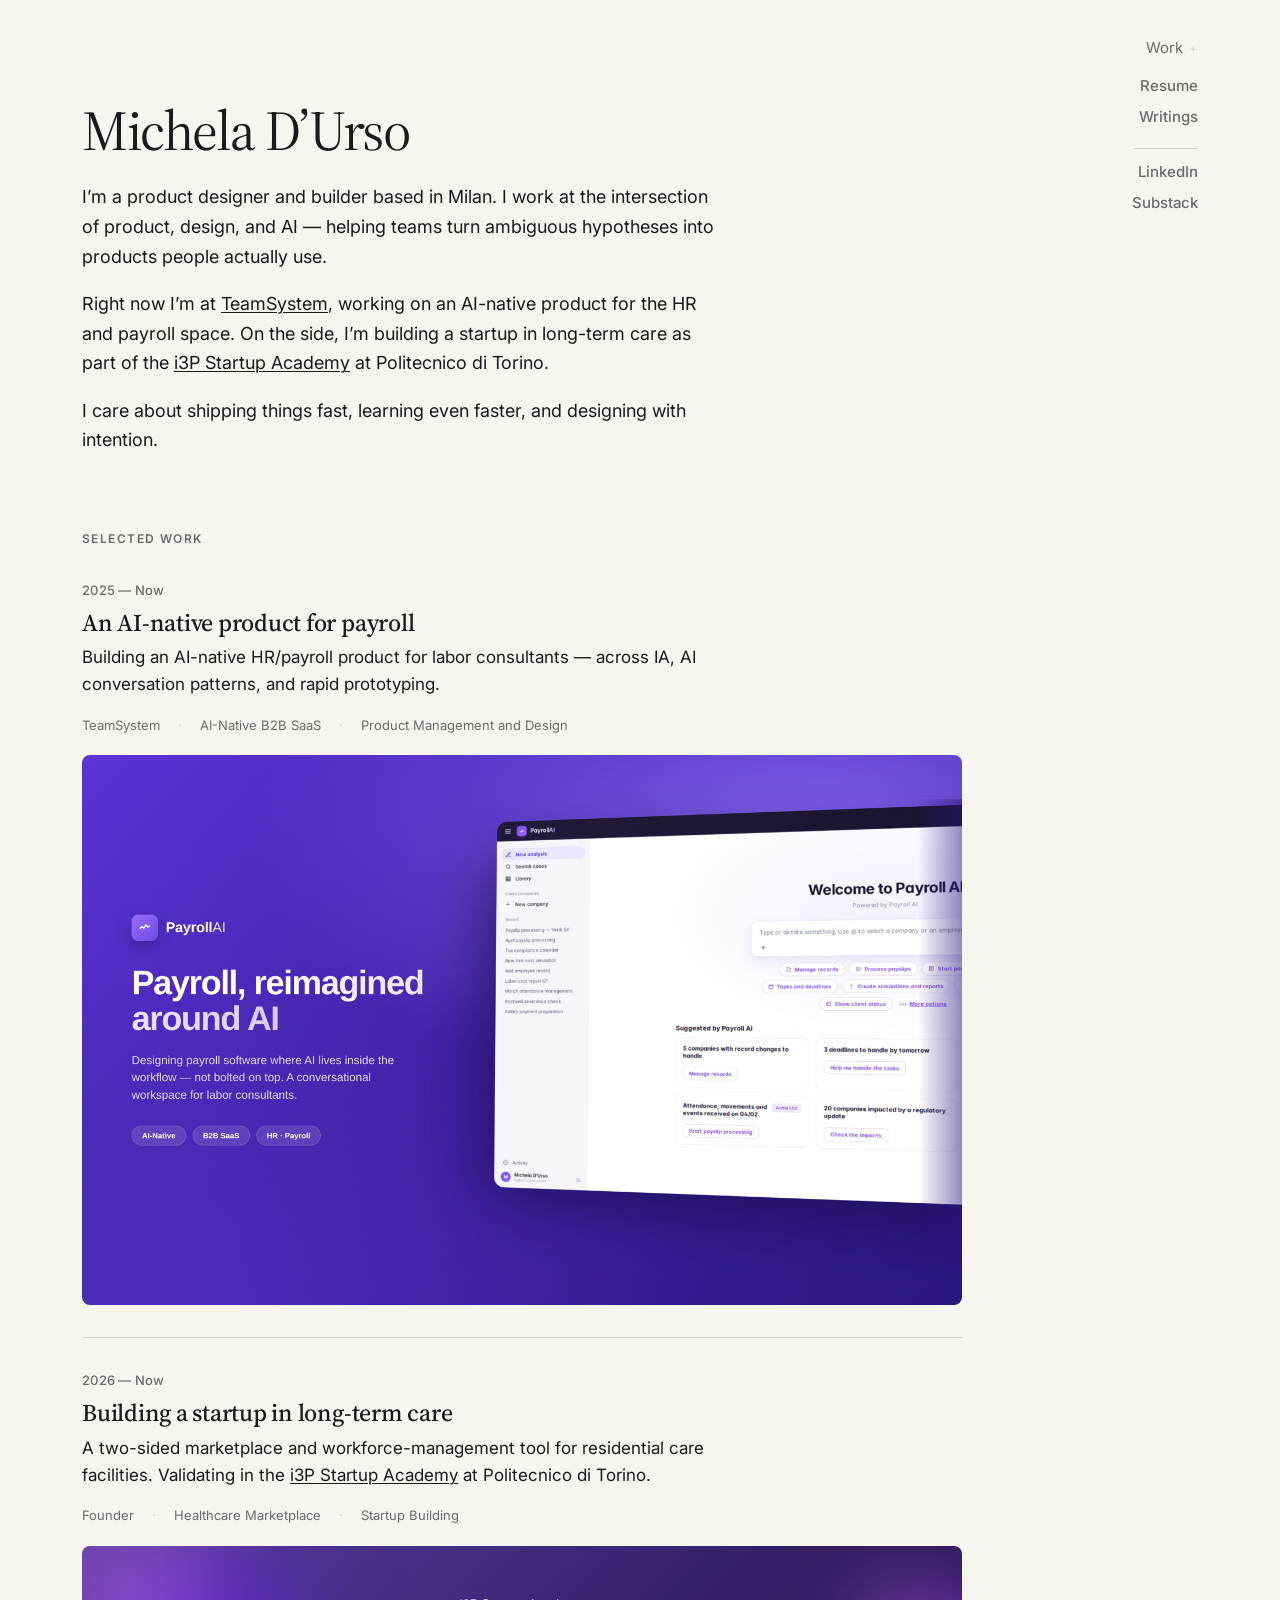
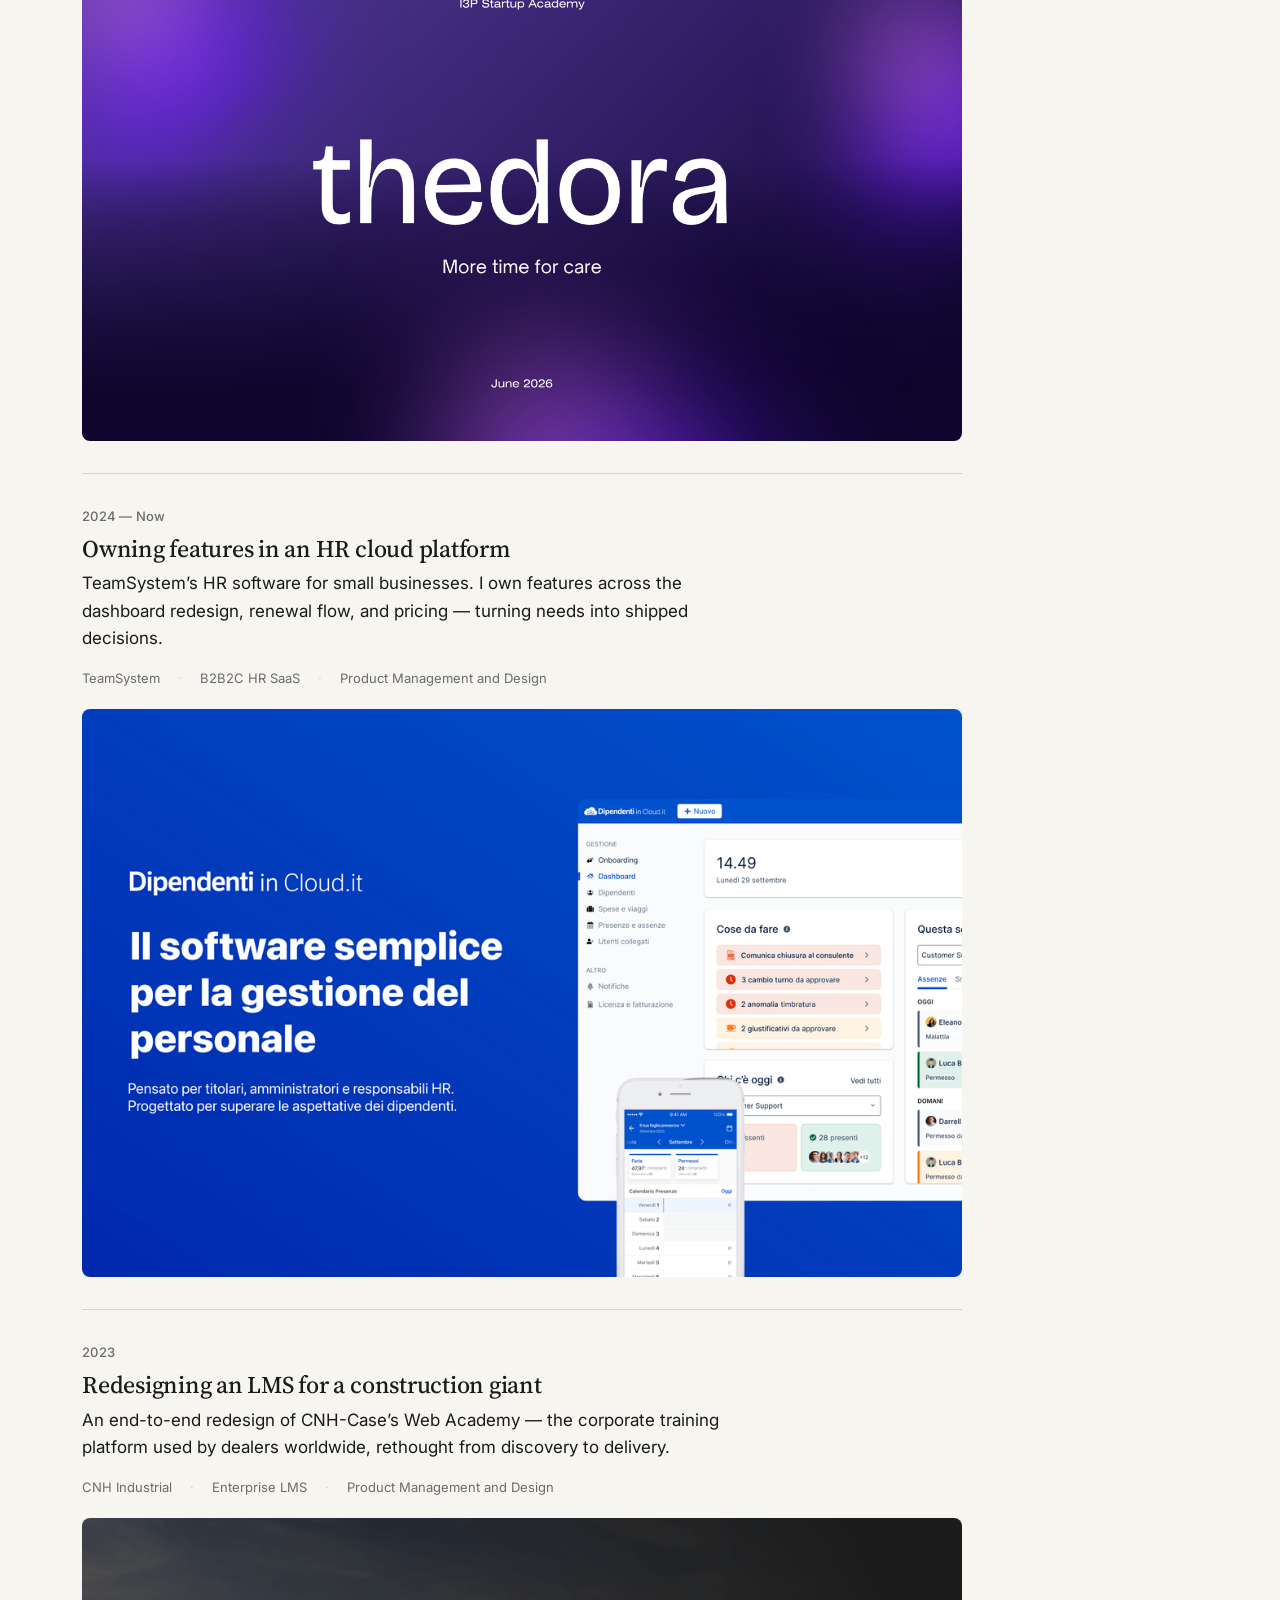
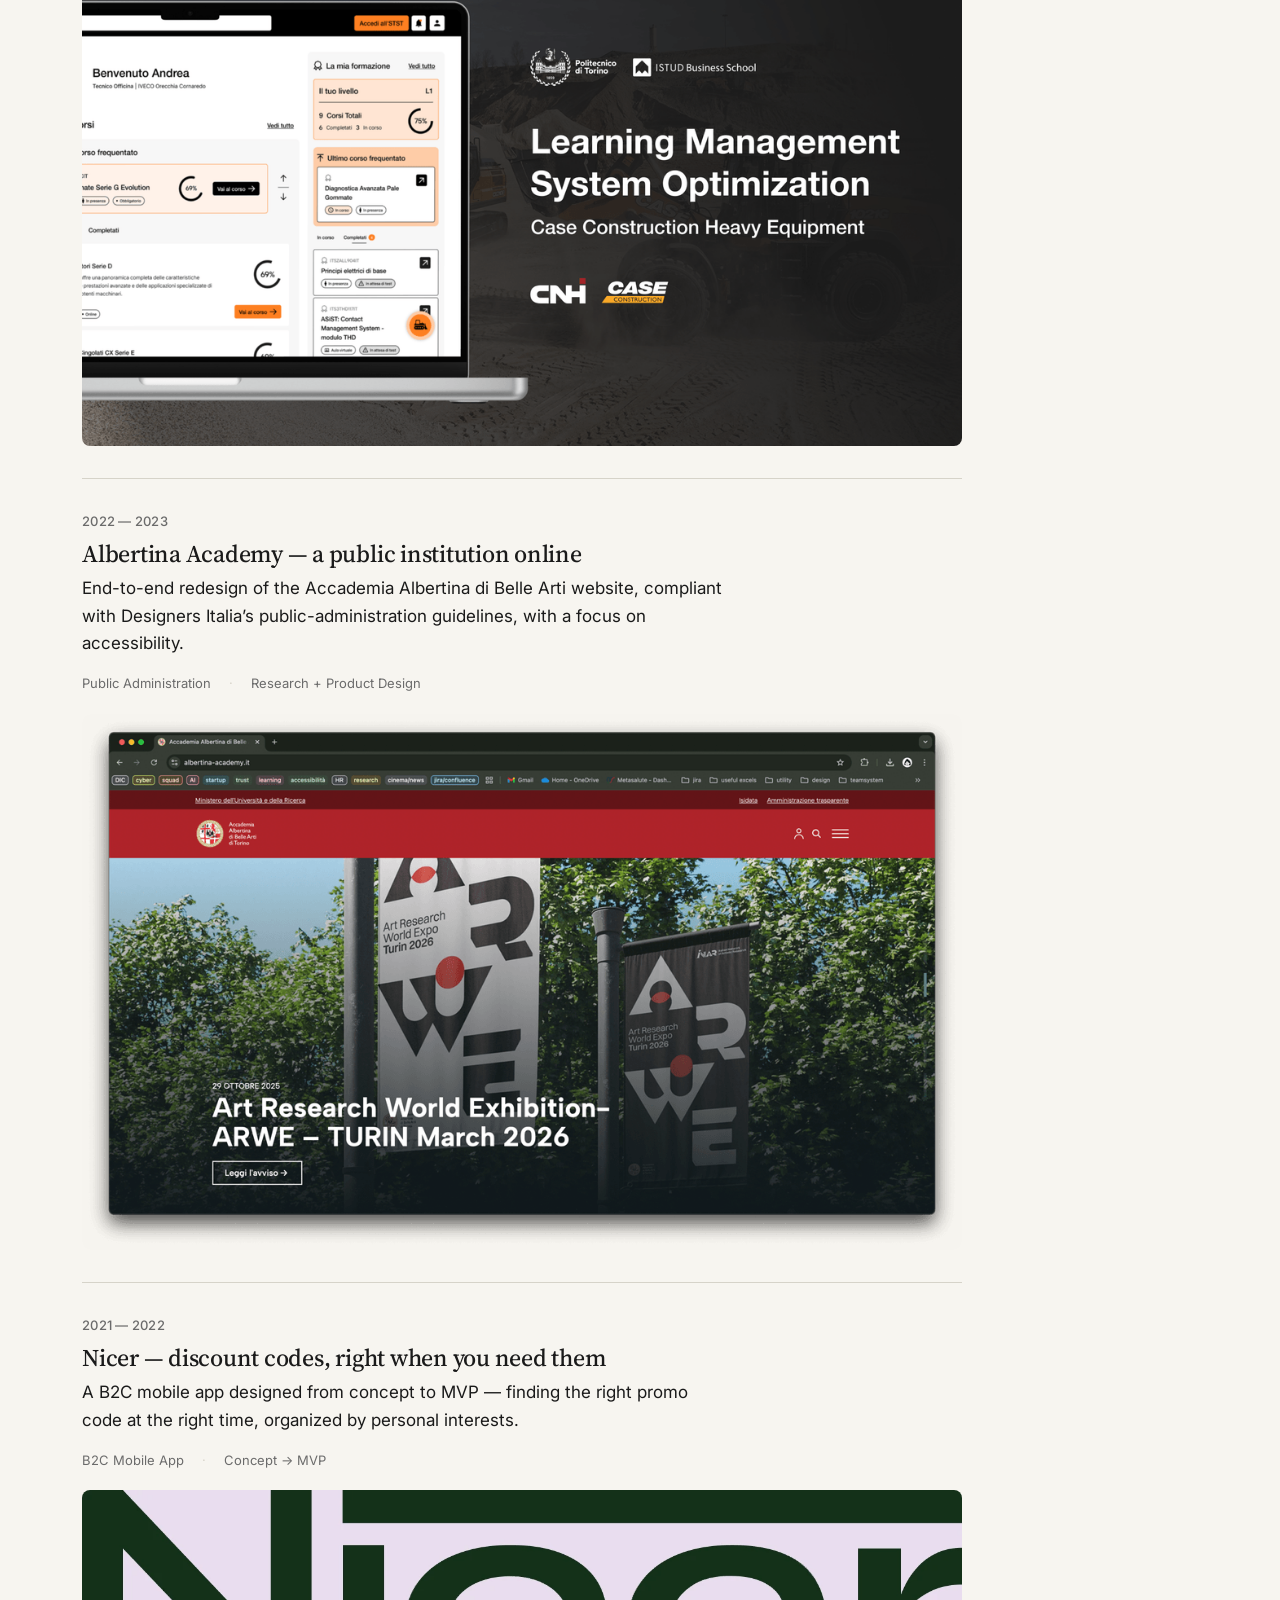
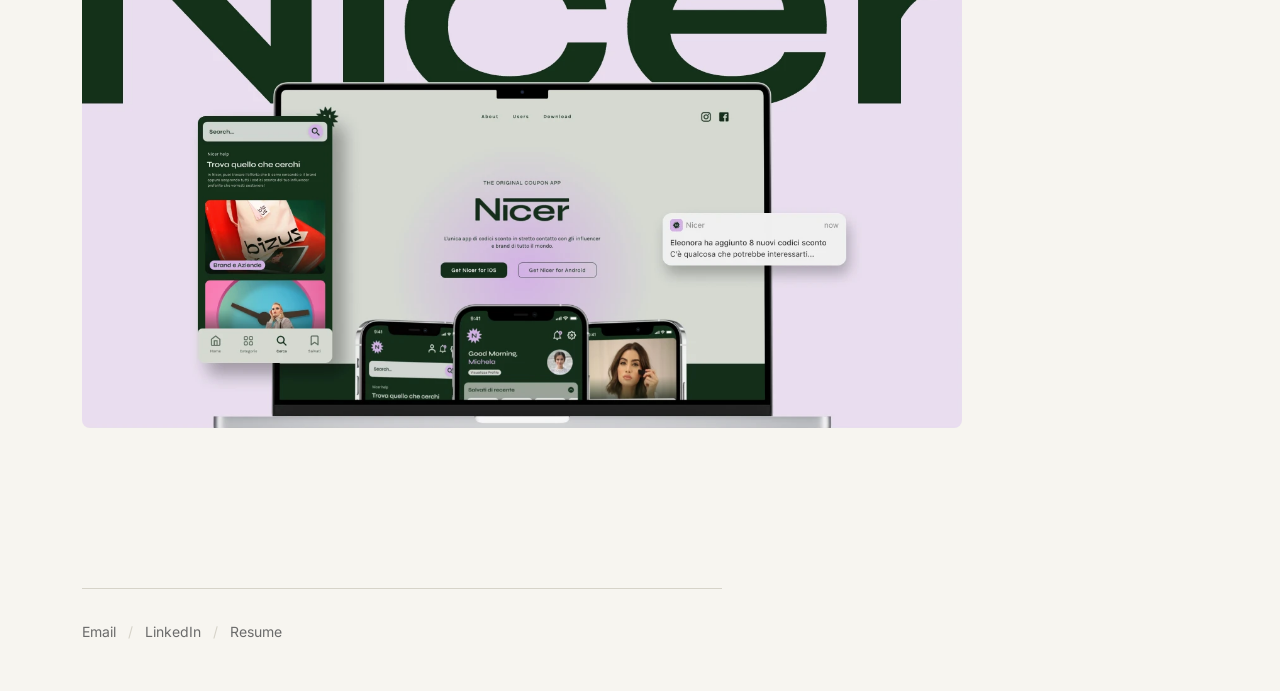
==== commit c8ac3286: "Wire CNH + Nicer imagery, add Behance CTA, cache-bust CSS - CNH case study: link hero/roadmap/UI ima" ====
--- a/index.html
+++ b/index.html
@@ -21,7 +21,7 @@
   <link rel="preconnect" href="https://fonts.googleapis.com">
   <link rel="preconnect" href="https://fonts.gstatic.com" crossorigin>
   <link href="https://fonts.googleapis.com/css2?family=Inter:wght@400;500;600&family=Source+Serif+4:opsz,wght@8..60,400;8..60,500&display=swap" rel="stylesheet">
-  <link rel="stylesheet" href="assets/css/style.css?v=20260625a">
+  <link rel="stylesheet" href="assets/css/style.css?v=20260625c">
 </head>
 <body>
   <a class="skip-link" href="#main">Skip to content</a>
@@ -67,7 +67,7 @@
           <div class="entry-meta">
             <span>TeamSystem</span>
             <span>AI-Native B2B SaaS</span>
-            <span>Product Design</span>
+            <span>Product Management and Design</span>
           </div>
         </div>
         <a class="entry-cover" href="projects/ai-native-payroll.html" aria-label="An AI-native product for payroll"><img src="assets/images/ai-native-payroll-cover.png" alt="An AI-native product for payroll — AI inside the workflow for labor consultants"></a>
@@ -83,7 +83,7 @@
           <div class="entry-meta">
             <span>Founder</span>
             <span>Healthcare Marketplace</span>
-            <span>Discovery &amp; Validation</span>
+            <span>Startup Building</span>
           </div>
         </div>
         <a class="entry-cover" href="projects/longterm-care-startup.html" aria-label="Building a startup in long-term care"><img loading="lazy" src="assets/images/longterm-care-01.png" alt="Thedora — a startup in long-term care: marketplace and workforce management for residential care facilities"></a>
@@ -99,7 +99,7 @@
           <div class="entry-meta">
             <span>TeamSystem</span>
             <span>B2B2C HR SaaS</span>
-            <span>Feature Ownership</span>
+            <span>Product Management and Design</span>
           </div>
         </div>
         <a class="entry-cover" href="projects/dipendenti-in-cloud.html" aria-label="Owning features in an HR cloud platform"><img loading="lazy" src="assets/images/dipendenti-in-cloud-cover.png" alt="Dipendenti in Cloud — il software semplice per la gestione del personale"></a>
@@ -115,7 +115,7 @@
           <div class="entry-meta">
             <span>CNH Industrial</span>
             <span>Enterprise LMS</span>
-            <span>End-to-end redesign</span>
+            <span>Product Management and Design</span>
           </div>
         </div>
         <a class="entry-cover" href="projects/cnh-lms.html" aria-label="Redesigning an LMS for a construction giant"><img loading="lazy" src="assets/images/cnh-lms-cover.png" alt="CNH-Case Web Academy — Learning Management System optimization"></a>
@@ -148,7 +148,7 @@
             <span>Concept &rarr; MVP</span>
           </div>
         </div>
-        <a class="entry-cover" href="projects/nicer.html" aria-label="Nicer"><span class="img-placeholder">nicer-01.png</span></a>
+        <a class="entry-cover" href="projects/nicer.html" aria-label="Nicer"><img loading="lazy" src="assets/images/nicer-01.png" alt="Nicer — a B2C app that stores and organizes discount codes by personal interests"></a>
       </article>
 
     </div>
@@ -163,6 +163,6 @@
       <a href="resume.html">Resume</a>
     </div>
   </footer>
-  <script src="assets/js/nav.js?v=20260625a"></script>
+  <script src="assets/js/nav.js?v=20260625c"></script>
 </body>
 </html>
--- a/assets/css/style.css
+++ b/assets/css/style.css
@@ -332,6 +332,27 @@
   margin: 1.5rem 0;
   font-style: italic;
   color: var(--muted);
+}
+
+/* ========== CTA BUTTON ========== */
+.cta-row {
+  margin: 2rem 0 0.5rem;
+}
+a.cta {
+  display: inline-block;
+  font-family: var(--sans);
+  font-size: 15px;
+  font-weight: 500;
+  color: var(--bg);
+  background: var(--accent);
+  padding: 12px 22px;
+  border-radius: 999px;
+  text-decoration: none;
+  transition: background 0.15s ease, transform 0.15s ease;
+}
+a.cta:hover {
+  background: var(--link-hover);
+  color: var(--bg);
 }
 
 /* ========== FOOTER ========== */
@@ -709,7 +730,9 @@
   line-height: 1.35;
   color: #5b3df5;
   margin: 2.5rem 0;
-}/* ========== CNH CASE — KPI cards ========== */
+}
+
+/* ========== CNH CASE — KPI cards ========== */
 .kpi-grid {
   display: grid;
   grid-template-columns: repeat(3, 1fr);
@@ -760,6 +783,9 @@
   line-height: 1.6;
 }
 
+/* CNH page only — orange accents instead of the site purple */
+.page-cnh .pull-statement { color: #c4630a; }
+
 @media (max-width: 640px) {
   .kpi-grid { grid-template-columns: 1fr; }
 }
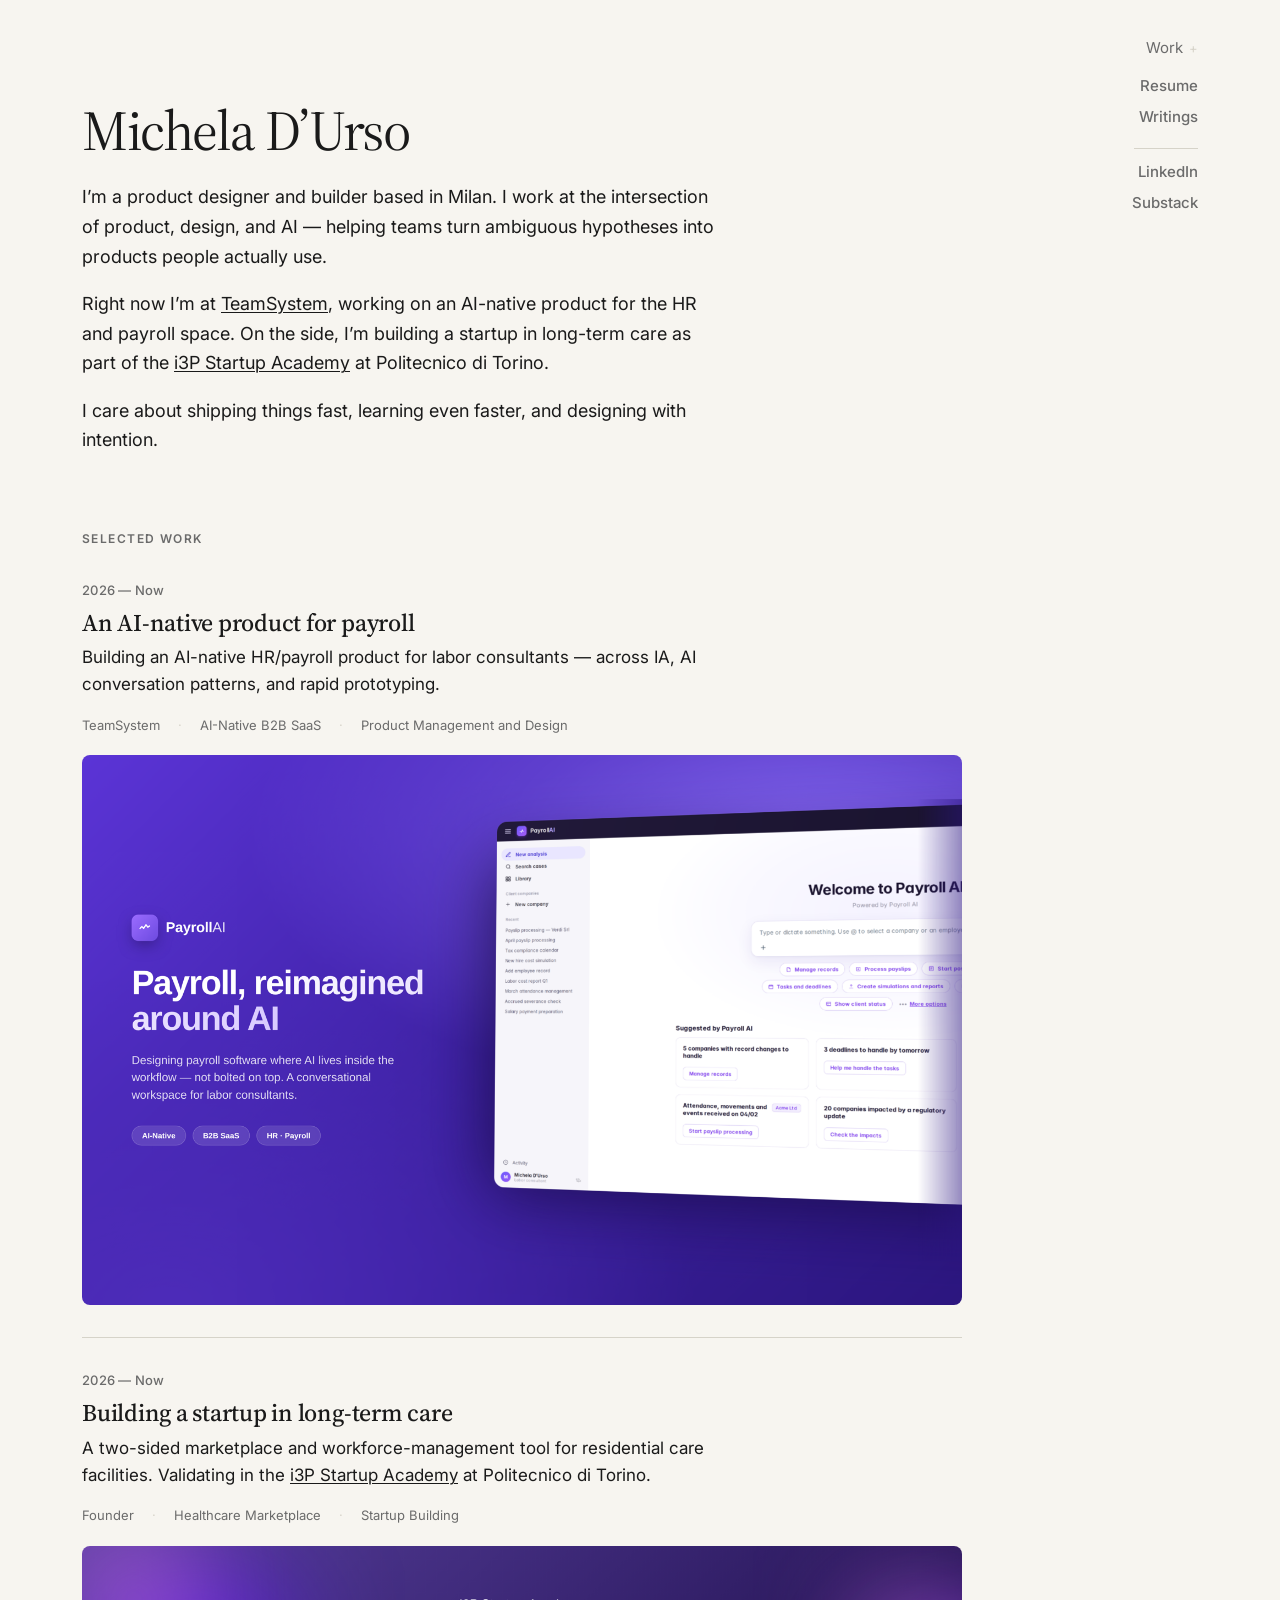
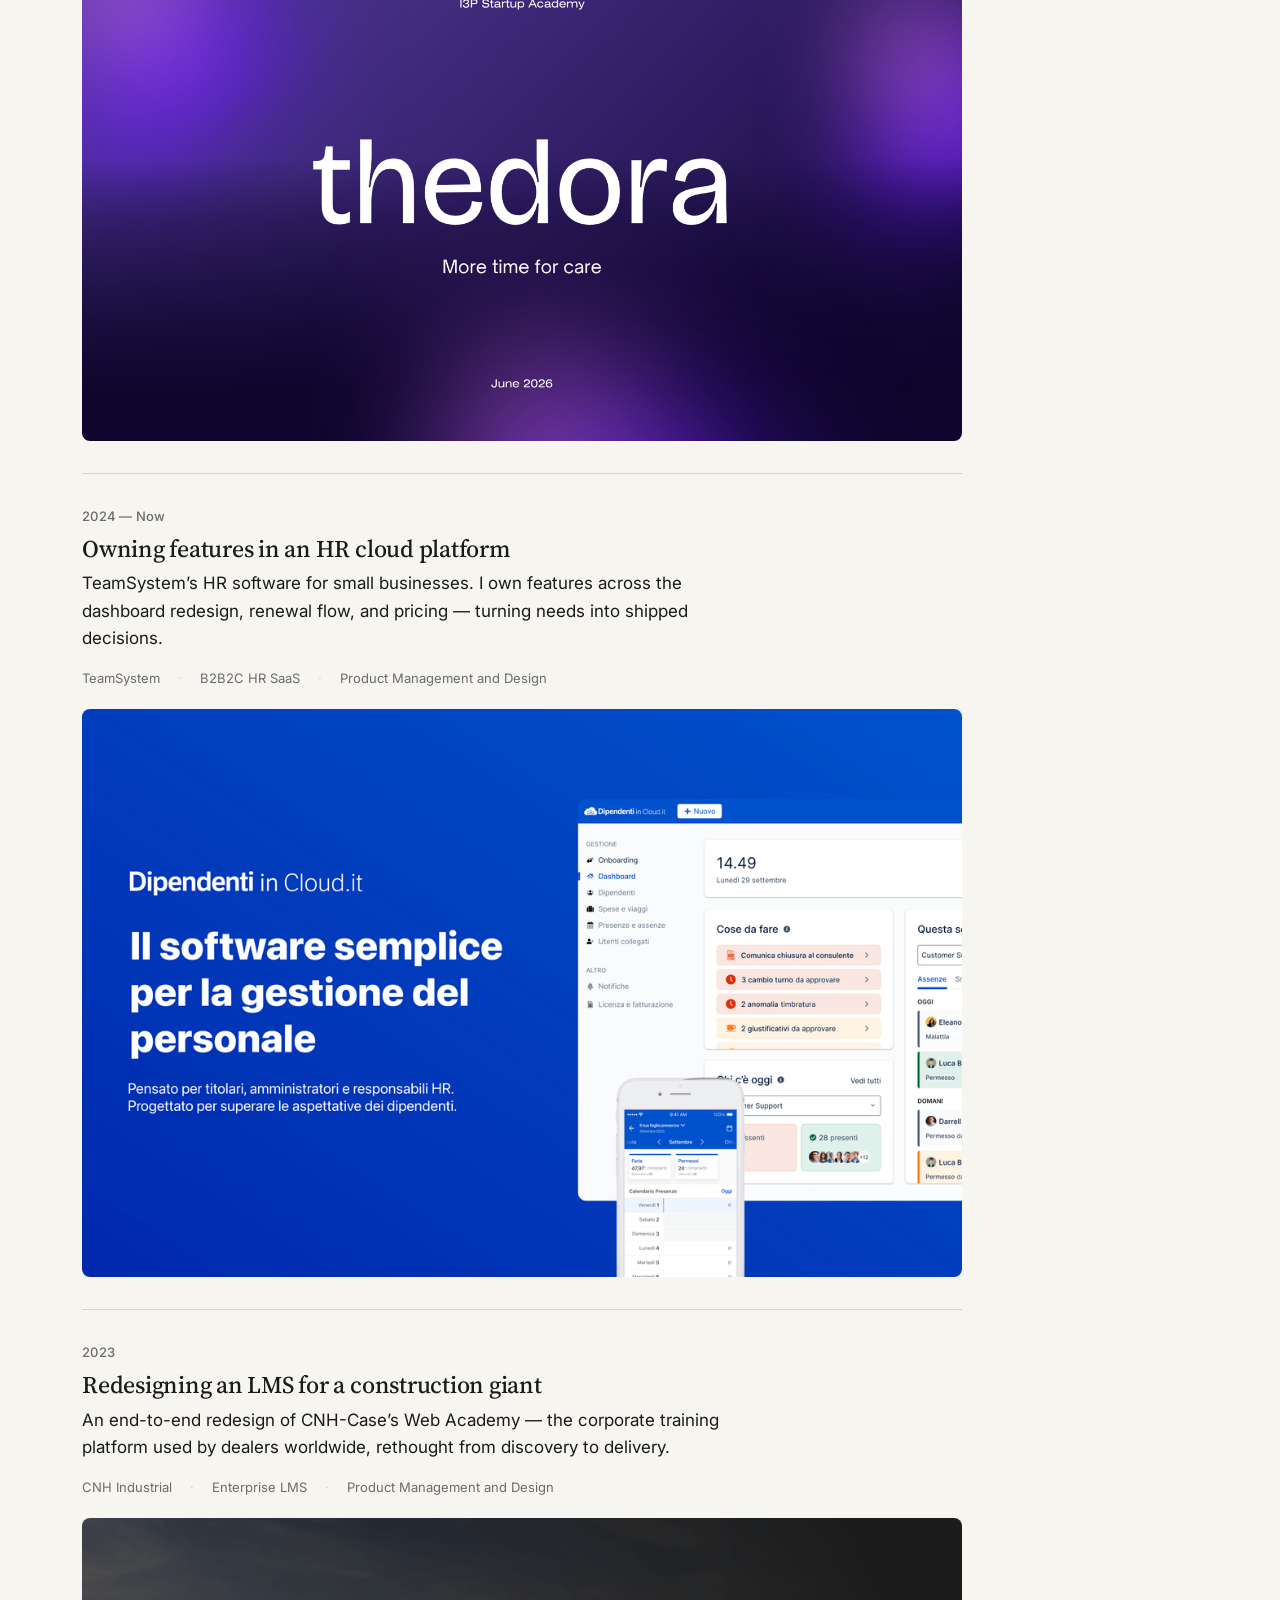
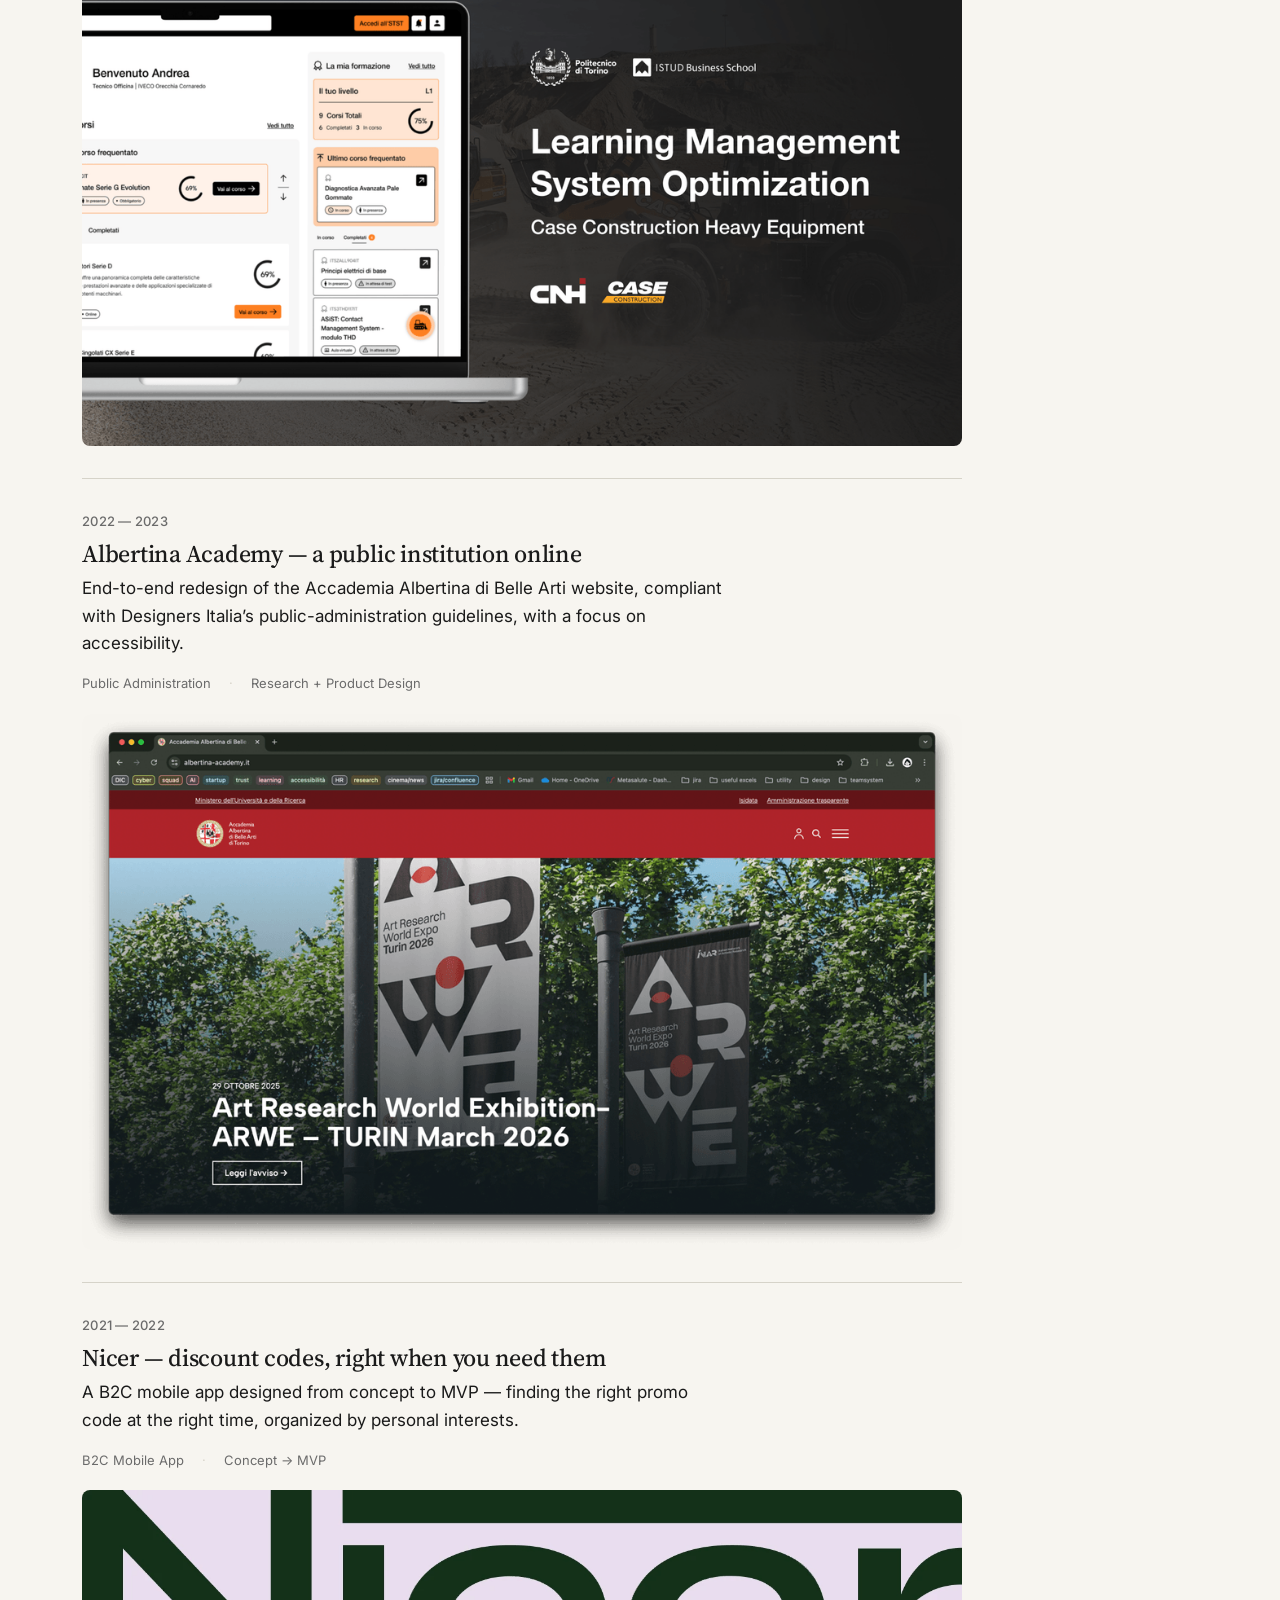
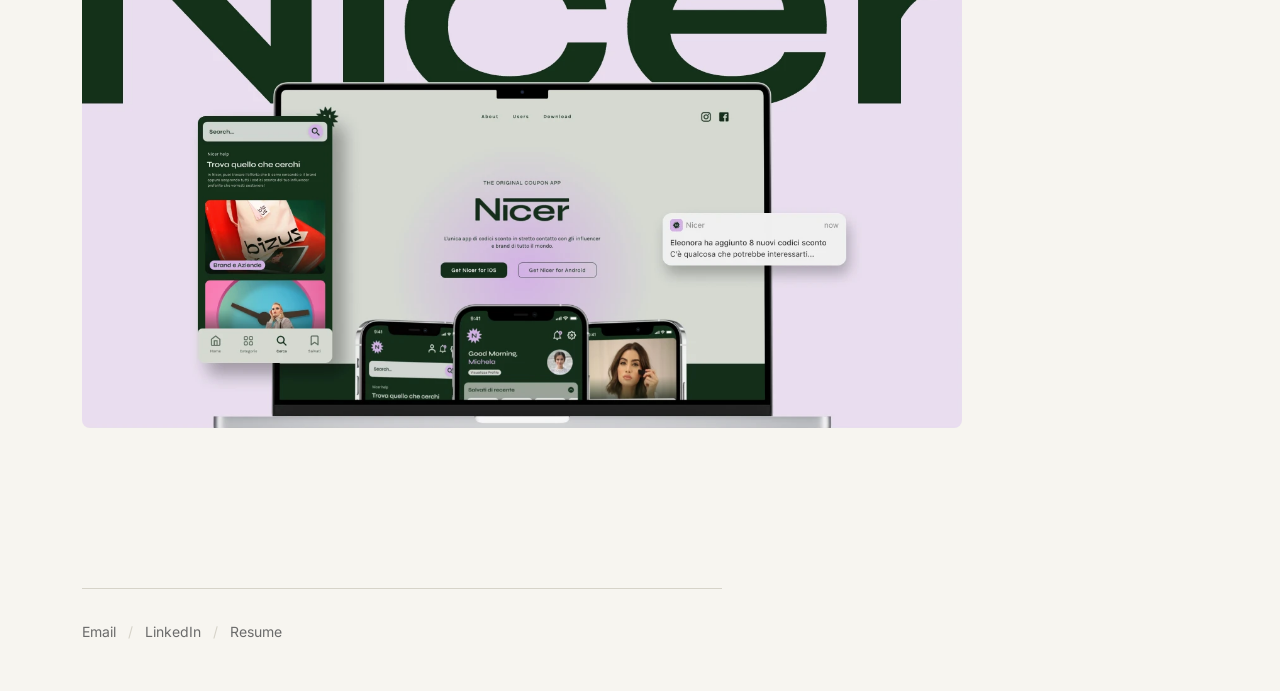
==== commit a1b06bb7: "descrizione modifica" ====
--- a/index.html
+++ b/index.html
@@ -59,7 +59,7 @@
 
       <article class="entry">
         <div class="entry-body">
-          <div class="entry-date">2025 &mdash; Now</div>
+          <div class="entry-date">2026 &mdash; Now</div>
           <h2 class="entry-title">
             <a href="projects/ai-native-payroll.html">An AI-native product for payroll</a>
           </h2>
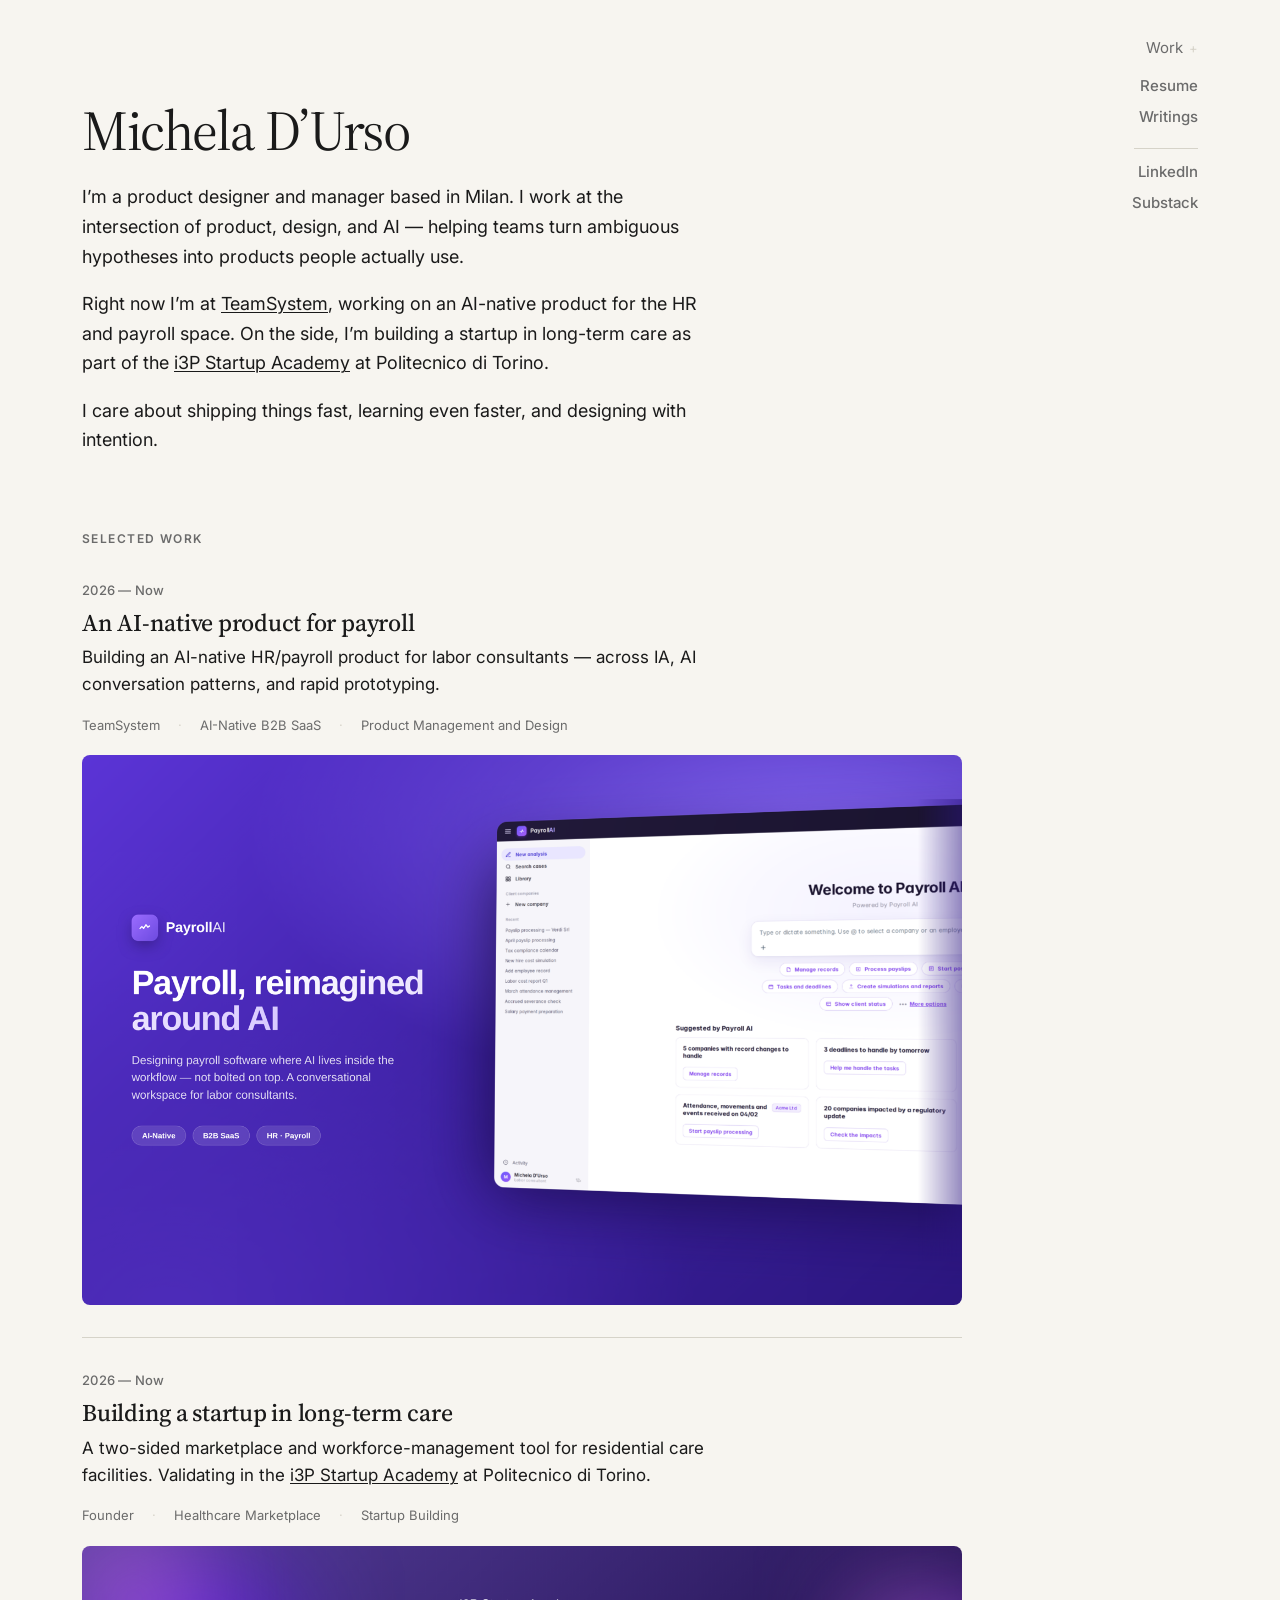
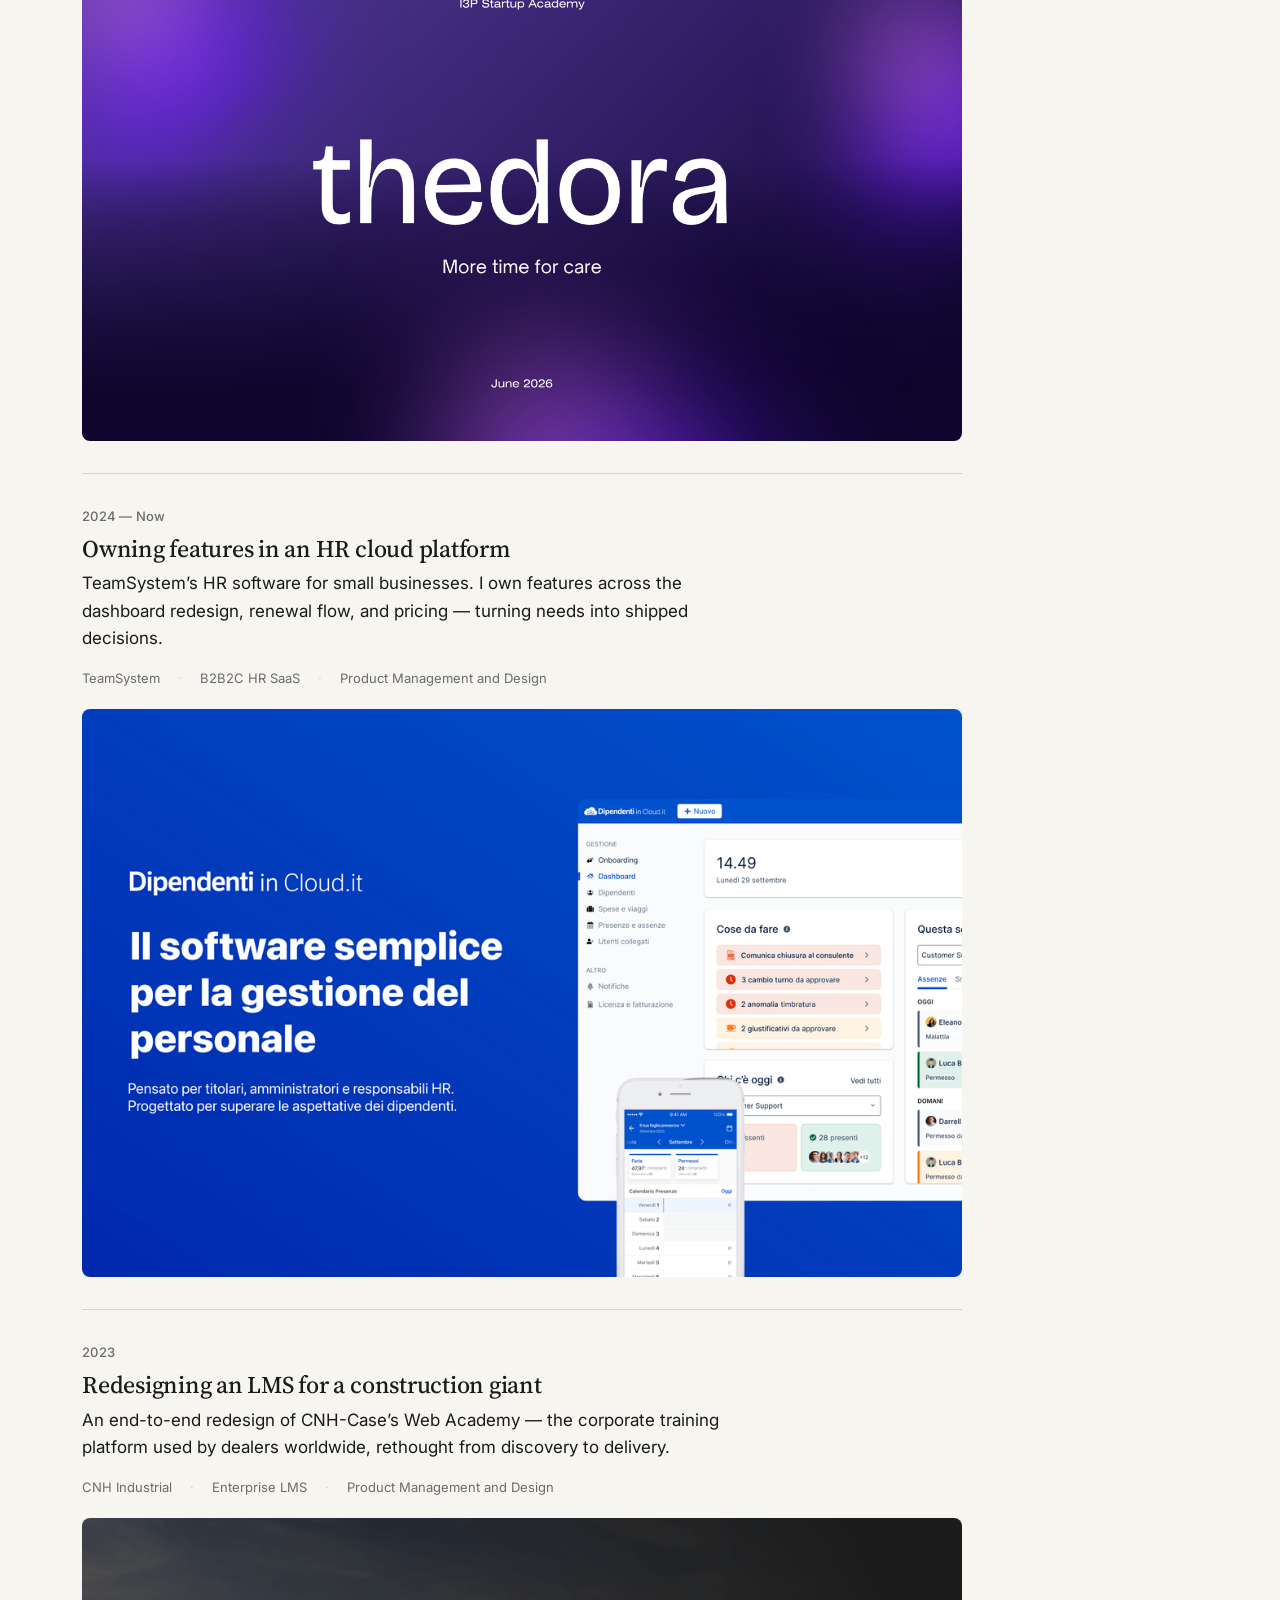
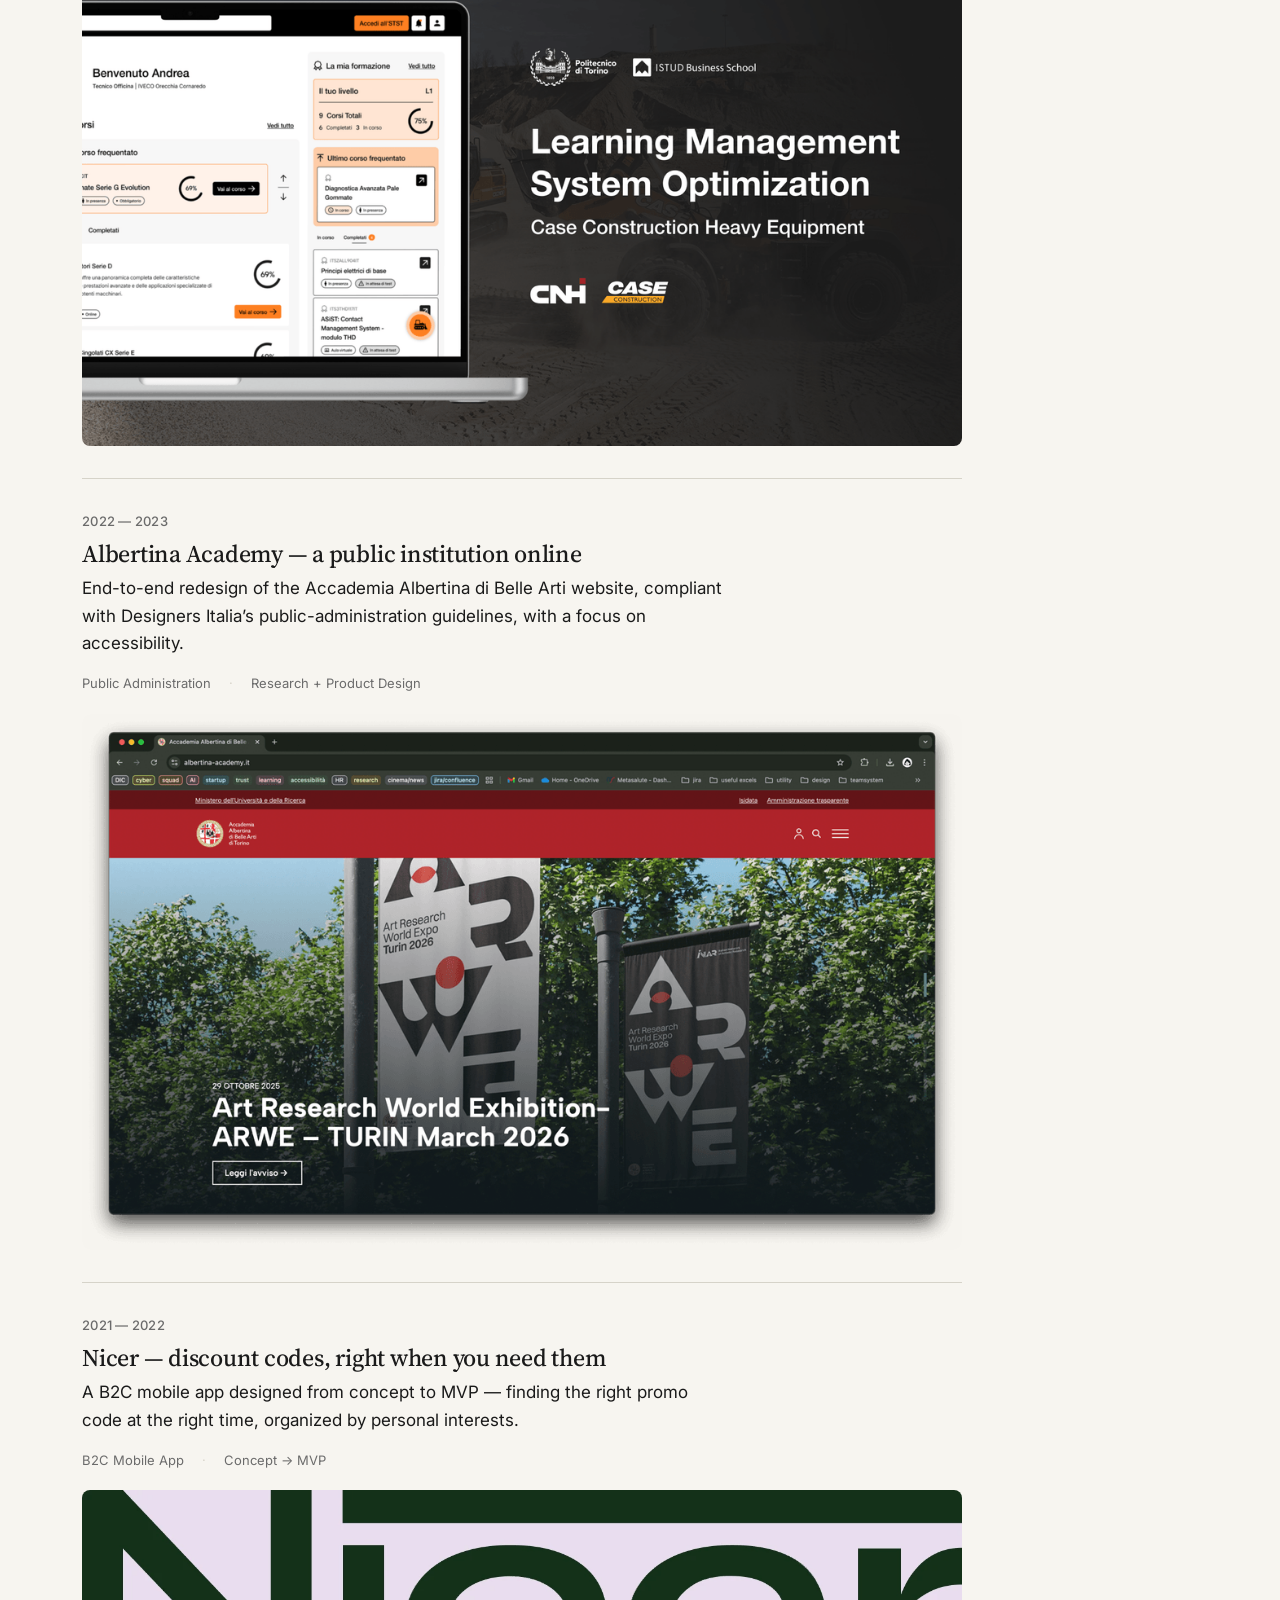
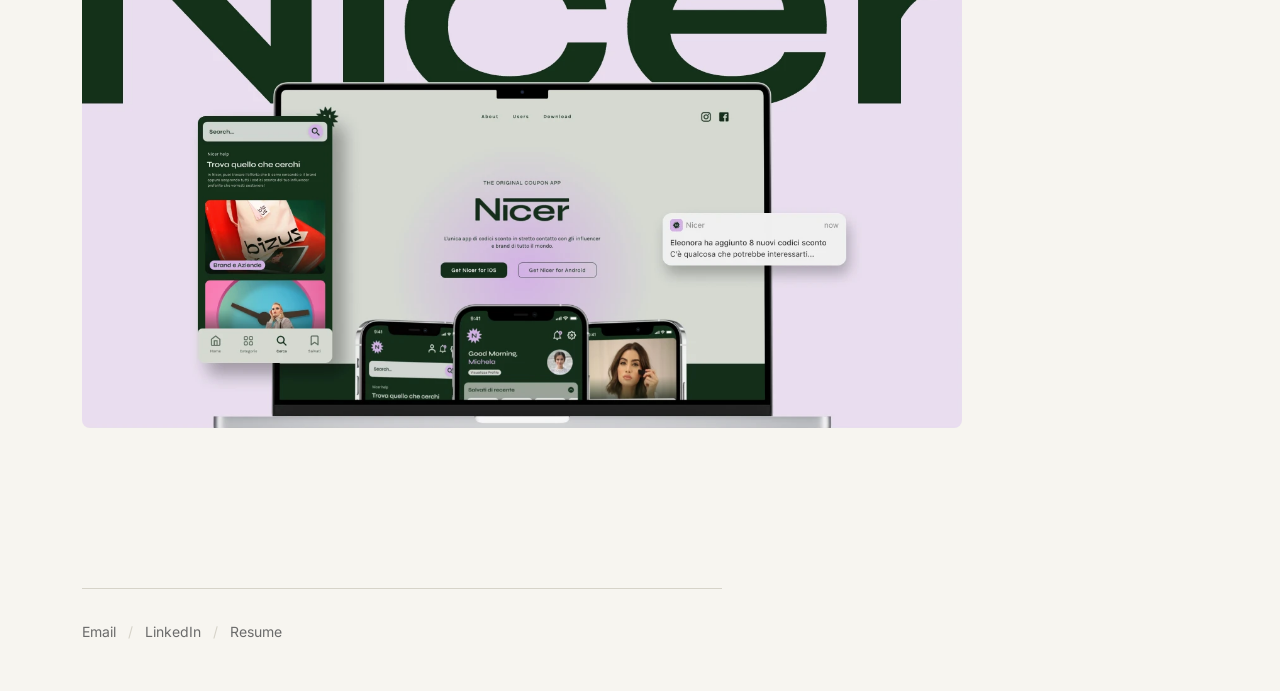
==== commit 33b866c4: "hero page" ====
--- a/index.html
+++ b/index.html
@@ -29,7 +29,7 @@
     <div class="site-intro">
       <h1 class="hero-name">Michela D&rsquo;Urso</h1>
       <div class="hero-intro">
-        <p>I&rsquo;m a product designer and builder based in Milan. I work at the intersection of product, design, and AI &mdash; helping teams turn ambiguous hypotheses into products people actually use.</p>
+        <p>I&rsquo;m a product designer and manager based in Milan. I work at the intersection of product, design, and AI &mdash; helping teams turn ambiguous hypotheses into products people actually use.</p>
         <p>Right now I&rsquo;m at <a href="https://www.teamsystem.com" target="_blank" rel="noopener">TeamSystem</a>, working on an AI-native product for the HR and payroll space. On the side, I&rsquo;m building a startup in long-term care as part of the <a href="https://www.i3p.it/" target="_blank" rel="noopener">i3P Startup Academy</a> at Politecnico di Torino.</p>
         <p>I care about shipping things fast, learning even faster, and designing with intention.</p>
       </div>
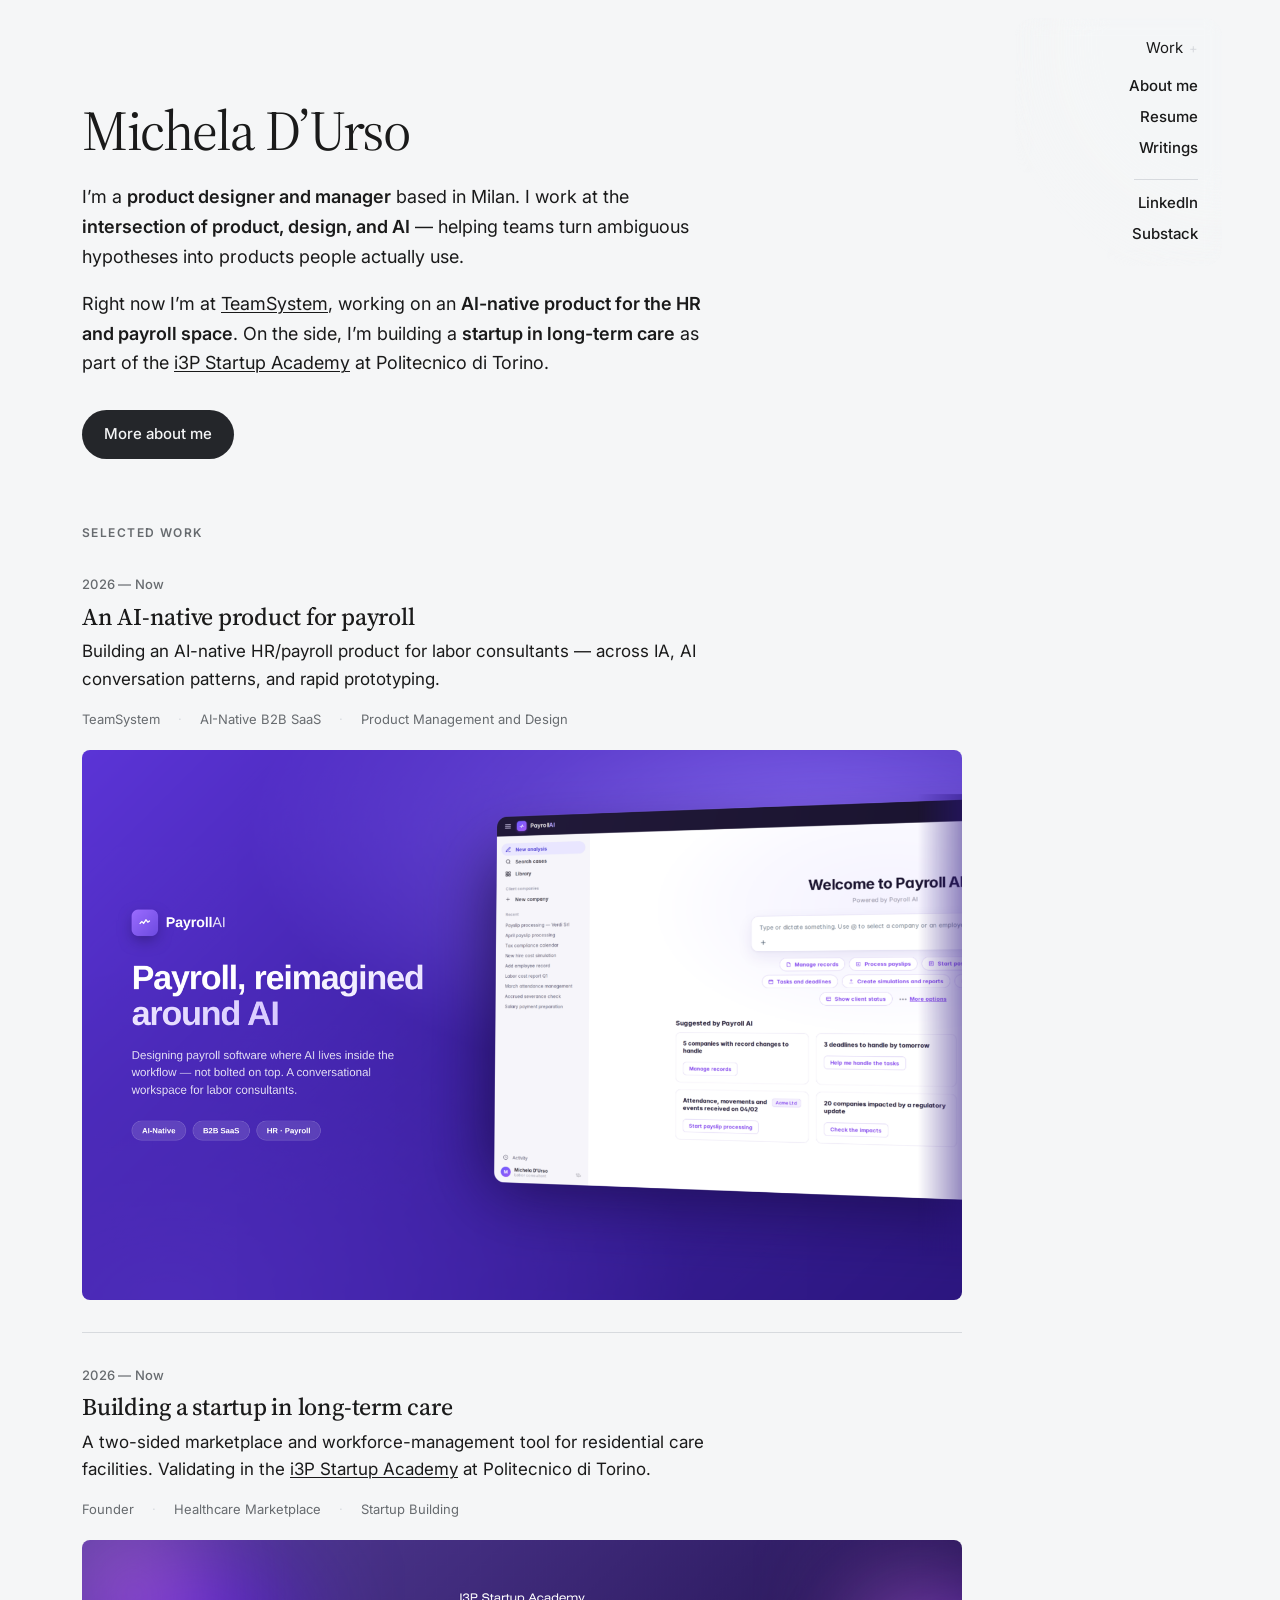
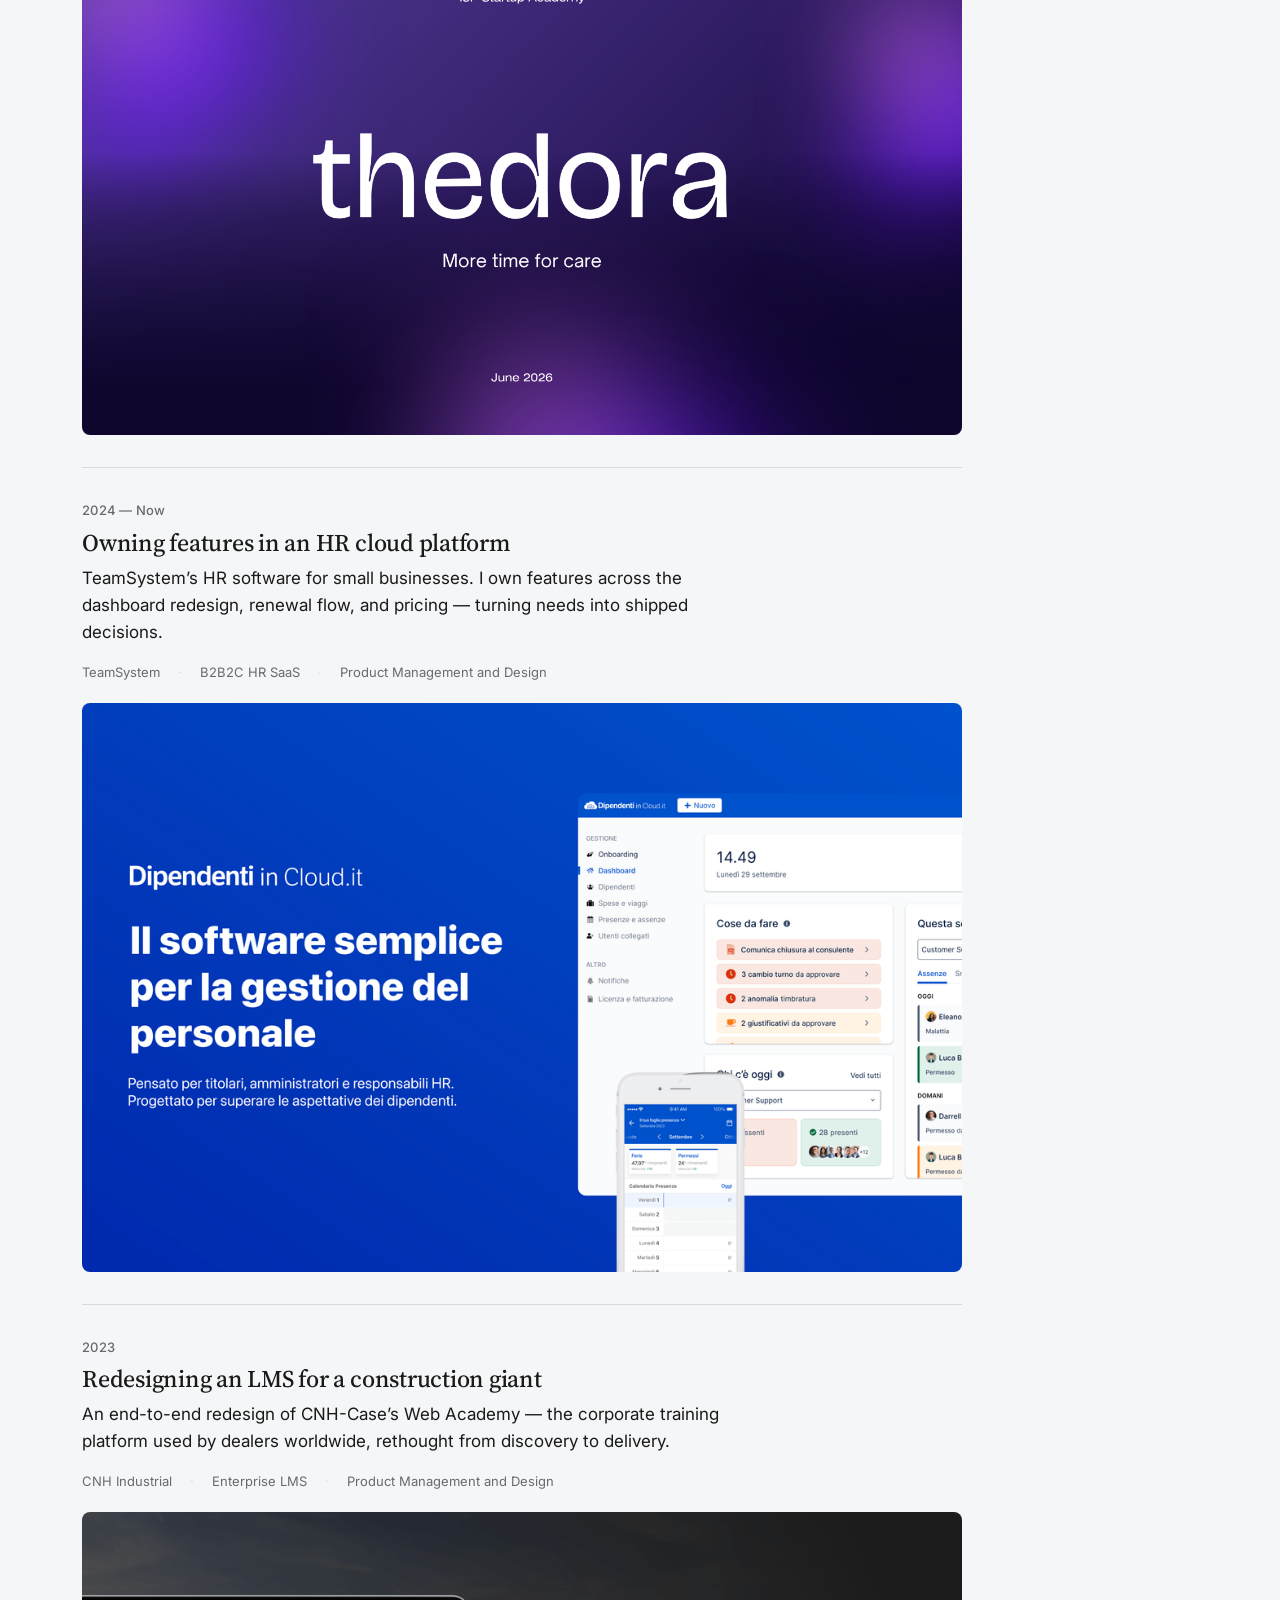
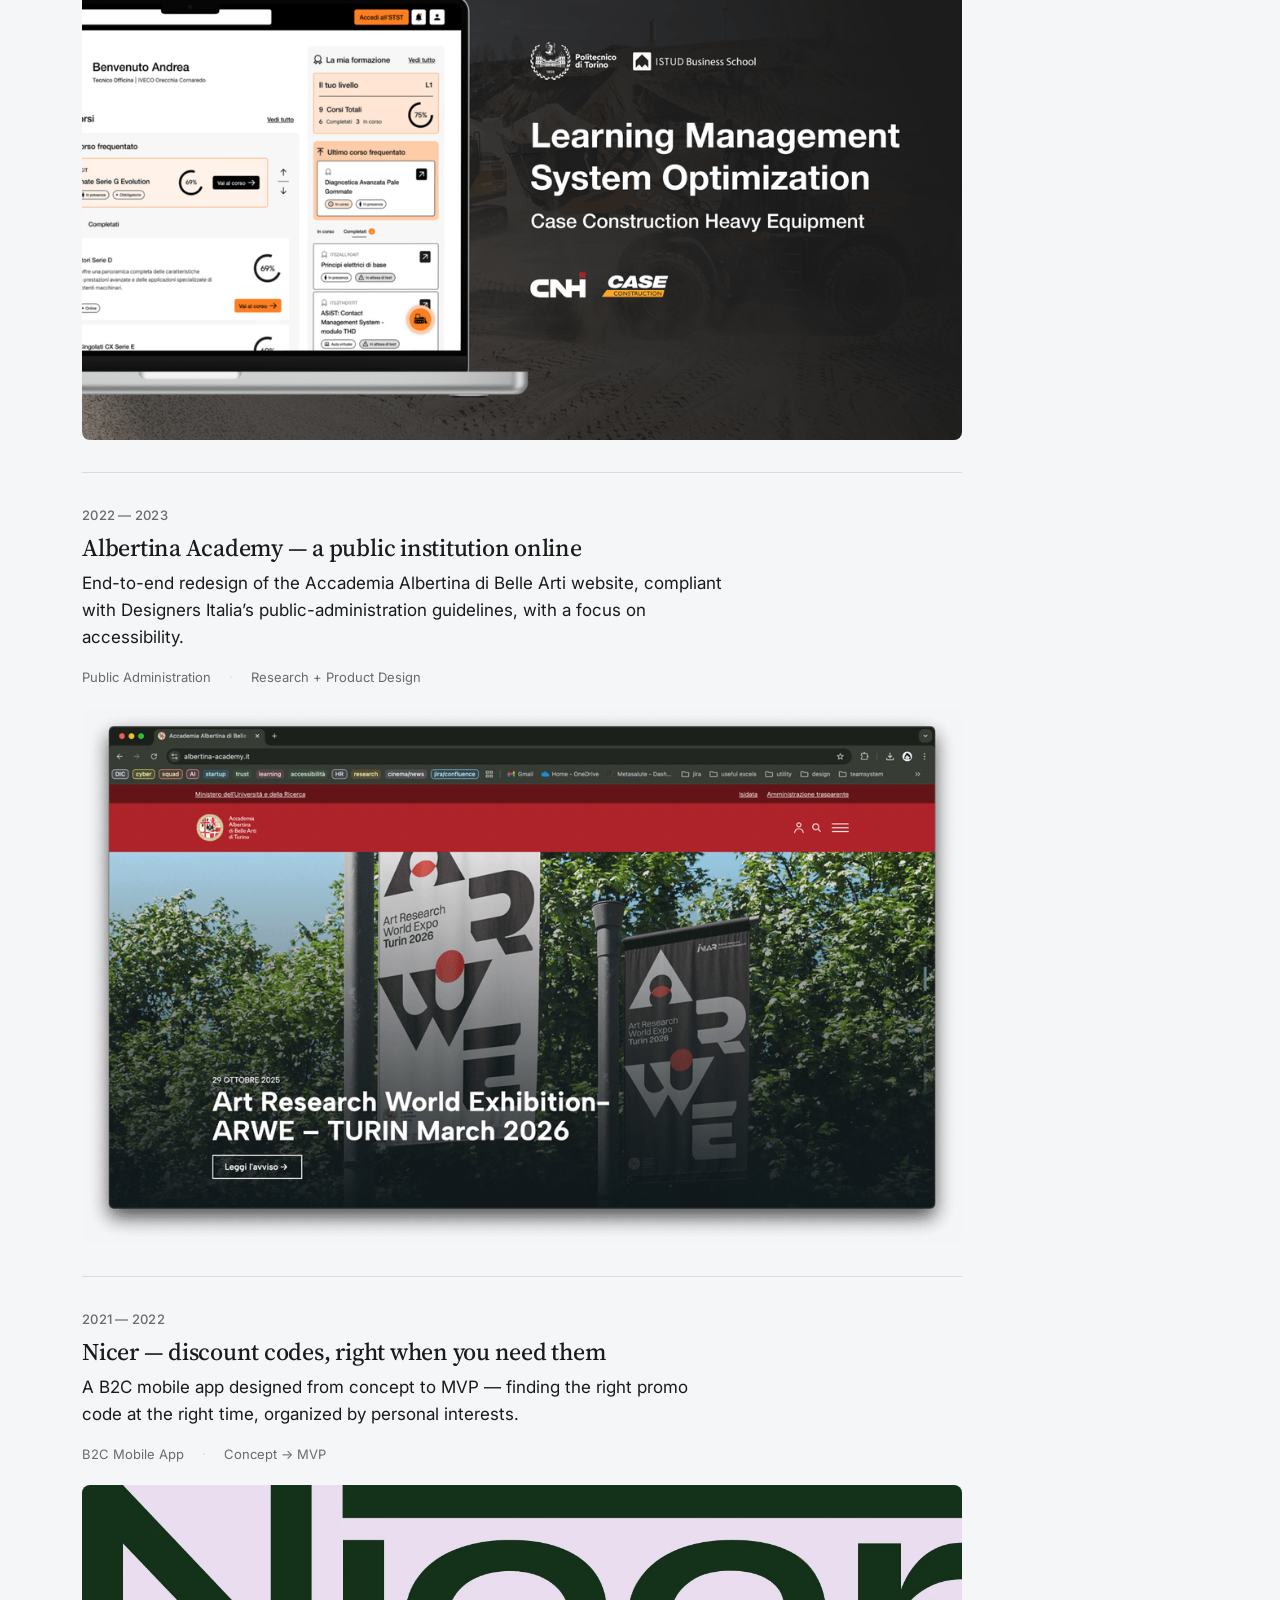
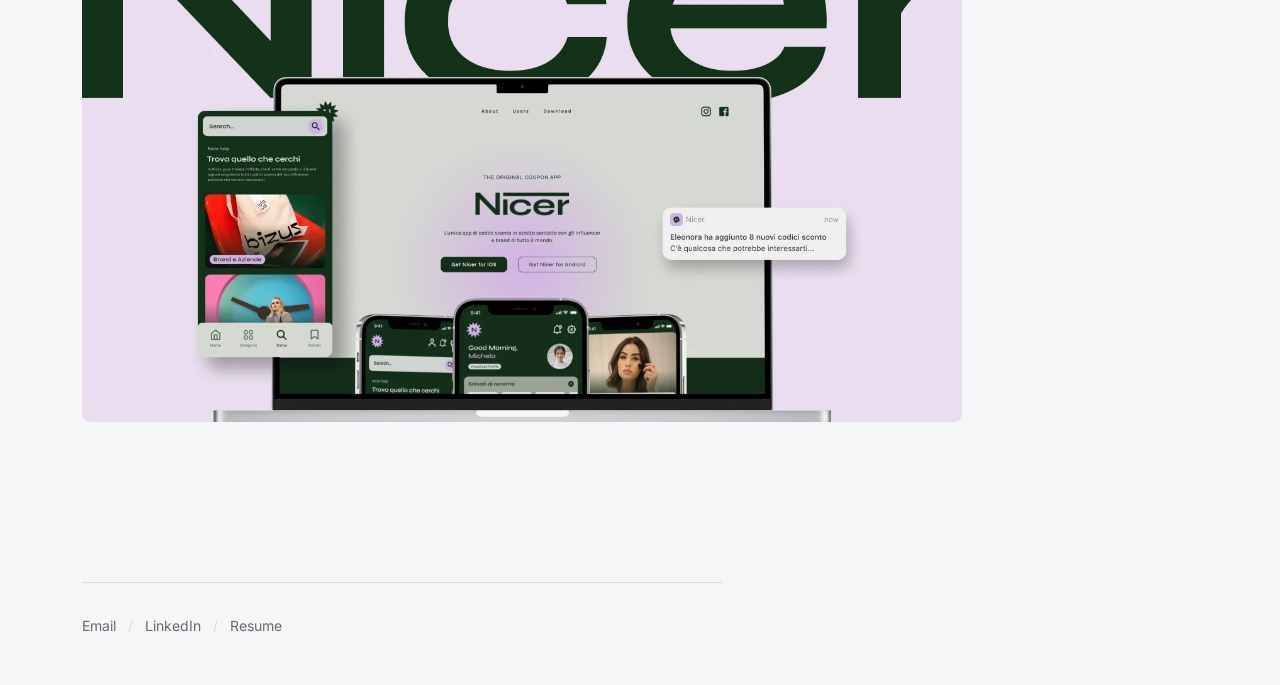
==== commit 9b626c78: "Cool palette, About page, AI-native payroll case study, nav + UX polish - New About page (about.html" ====
--- a/index.html
+++ b/index.html
@@ -6,7 +6,7 @@
   <meta name="description" content="Product Designer &amp; Builder working on AI-native products in HR, payroll, and healthcare. Based in Milan.">
   <link rel="canonical" href="https://michipepper.github.io/">
   <link rel="icon" type="image/svg+xml" href="assets/favicon.svg">
-  <meta name="theme-color" content="#f7f5f0">
+  <meta name="theme-color" content="#f5f6f7">
   <meta property="og:type" content="website">
   <meta property="og:title" content="Michela D&rsquo;Urso">
   <meta property="og:description" content="Product Designer &amp; Builder working on AI-native products in HR, payroll, and healthcare. Based in Milan.">
@@ -21,7 +21,7 @@
   <link rel="preconnect" href="https://fonts.googleapis.com">
   <link rel="preconnect" href="https://fonts.gstatic.com" crossorigin>
   <link href="https://fonts.googleapis.com/css2?family=Inter:wght@400;500;600&family=Source+Serif+4:opsz,wght@8..60,400;8..60,500&display=swap" rel="stylesheet">
-  <link rel="stylesheet" href="assets/css/style.css?v=20260625c">
+  <link rel="stylesheet" href="assets/css/style.css?v=20260710b">
 </head>
 <body>
   <a class="skip-link" href="#main">Skip to content</a>
@@ -29,9 +29,11 @@
     <div class="site-intro">
       <h1 class="hero-name">Michela D&rsquo;Urso</h1>
       <div class="hero-intro">
-        <p>I&rsquo;m a product designer and manager based in Milan. I work at the intersection of product, design, and AI &mdash; helping teams turn ambiguous hypotheses into products people actually use.</p>
-        <p>Right now I&rsquo;m at <a href="https://www.teamsystem.com" target="_blank" rel="noopener">TeamSystem</a>, working on an AI-native product for the HR and payroll space. On the side, I&rsquo;m building a startup in long-term care as part of the <a href="https://www.i3p.it/" target="_blank" rel="noopener">i3P Startup Academy</a> at Politecnico di Torino.</p>
-        <p>I care about shipping things fast, learning even faster, and designing with intention.</p>
+        <p>I&rsquo;m a <strong>product designer and manager</strong> based in Milan. I work at the <strong>intersection of product, design, and AI</strong> &mdash; helping teams turn ambiguous hypotheses into products people actually use.</p>
+        <p>Right now I&rsquo;m at <a href="https://www.teamsystem.com" target="_blank" rel="noopener">TeamSystem</a>, working on an <strong>AI-native product for the HR and payroll space</strong>. On the side, I&rsquo;m building a <strong>startup in long-term care</strong> as part of the <a href="https://www.i3p.it/" target="_blank" rel="noopener">i3P Startup Academy</a> at Politecnico di Torino.</p>
+        <div class="cta-row">
+          <a href="about.html" class="cta">More about me</a>
+        </div>
       </div>
     </div>
     <nav class="site-nav" aria-label="Primary">
@@ -44,7 +46,8 @@
         <li><a href="projects/albertina.html">Albertina Academy</a></li>
         <li><a href="projects/nicer.html">Nicer</a></li>
       </ul>
-      <a href="resume.html">Resume</a>
+      <a href="about.html">About me</a>
+      <a href="assets/Michela_DUrso_CV_2026.pdf" target="_blank" rel="noopener">Resume</a>
       <a href="writings.html">Writings</a>
       <span class="nav-divider" aria-hidden="true"></span>
       <a href="https://linkedin.com/in/dursomichela" target="_blank" rel="noopener">LinkedIn</a>
@@ -160,9 +163,9 @@
       <span class="sep">/</span>
       <a href="https://linkedin.com/in/dursomichela" target="_blank" rel="noopener">LinkedIn</a>
       <span class="sep">/</span>
-      <a href="resume.html">Resume</a>
+      <a href="assets/Michela_DUrso_CV_2026.pdf" target="_blank" rel="noopener">Resume</a>
     </div>
   </footer>
-  <script src="assets/js/nav.js?v=20260625c"></script>
+  <script src="assets/js/nav.js?v=20260710b"></script>
 </body>
 </html>
--- a/assets/css/style.css
+++ b/assets/css/style.css
@@ -24,15 +24,15 @@
 
 /* ========== TYPOGRAPHY & TOKENS ========== */
 :root {
-  /* Palette — warm editorial */
-  --bg: #f7f5f0;
-  --bg-alt: #efece5;
+  /* Palette — cool editorial */
+  --bg: #f5f6f7;
+  --bg-alt: #eceef0;
   --text: #1a1a1a;
-  --muted: #6b6b6b;
-  --rule: #d6d3c9;
-  --accent: #2d2a26;
+  --muted: #676b6f;
+  --rule: #d7dade;
+  --accent: #24262a;
   --link: #1a1a1a;
-  --link-hover: #8a6f48;
+  --link-hover: #55636d;
 
   /* Type */
   --serif: "Source Serif 4", "Source Serif Pro", "Iowan Old Style", "Apple Garamond", Baskerville, "Times New Roman", serif;
@@ -513,7 +513,7 @@
 
 .site-nav a,
 .nav-work {
-  color: var(--muted);
+  color: var(--text);
   font-weight: 500;
   transition: color 0.15s ease;
 }
@@ -564,7 +564,7 @@
 
 .work-list a {
   font-size: 14px;
-  color: var(--muted);
+  color: var(--text);
   font-weight: 400;
 }
 
@@ -641,7 +641,7 @@
   justify-content: center;
   text-align: center;
   background: var(--bg-alt);
-  border: 1px dashed #c4c0b4;
+  border: 1px dashed #b9bec3;
   border-radius: 6px;
   color: var(--muted);
   font-family: var(--sans);
@@ -788,4 +788,60 @@
 
 @media (max-width: 640px) {
   .kpi-grid { grid-template-columns: 1fr; }
+}
+
+/* Back-to-top chevron — injected on every page by nav.js */
+.to-top {
+  position: fixed;
+  right: 28px;
+  bottom: 28px;
+  width: 44px;
+  height: 44px;
+  display: grid;
+  place-items: center;
+  padding: 0;
+  background: #111;
+  color: #fff;
+  border: 1px solid #111;
+  border-radius: 50%;
+  box-shadow: 0 6px 20px rgba(20, 26, 34, 0.18);
+  cursor: pointer;
+  opacity: 0;
+  visibility: hidden;
+  transform: translateY(8px);
+  transition: opacity 0.2s ease, transform 0.2s ease, visibility 0.2s ease, border-color 0.15s ease;
+  z-index: 100;
+}
+.to-top.visible {
+  opacity: 1;
+  visibility: visible;
+  transform: translateY(0);
+}
+.to-top:hover { background: #000; border-color: #000; }
+.to-top:focus-visible { outline: 2px solid var(--link-hover); outline-offset: 2px; }
+.to-top svg { width: 18px; height: 18px; display: block; }
+
+@media (max-width: 640px) {
+  .to-top { right: 16px; bottom: 16px; }
+}
+
+/* Soft frosted zone behind the nav — always present (open or closed), and
+   feathered with a gradient mask so it reads as a gentle blurred area rather
+   than a hard-edged rectangle. It grows automatically as the menu expands. */
+.site-nav::before {
+  content: "";
+  position: absolute;
+  inset: -18px -24px -20px -30px;
+  z-index: -1;
+  border-radius: 18px;
+  background: rgba(245, 246, 247, 0.18);
+  backdrop-filter: blur(8px);
+  -webkit-backdrop-filter: blur(8px);
+  -webkit-mask-image: radial-gradient(135% 120% at 100% 10%, #000 40%, rgba(0, 0, 0, 0.5) 62%, transparent 84%);
+  mask-image: radial-gradient(135% 120% at 100% 10%, #000 40%, rgba(0, 0, 0, 0.5) 62%, transparent 84%);
+  pointer-events: none;
+  transition: inset 0.28s ease;
+}
+@media (max-width: 640px) {
+  .site-nav::before { display: none; }
 }
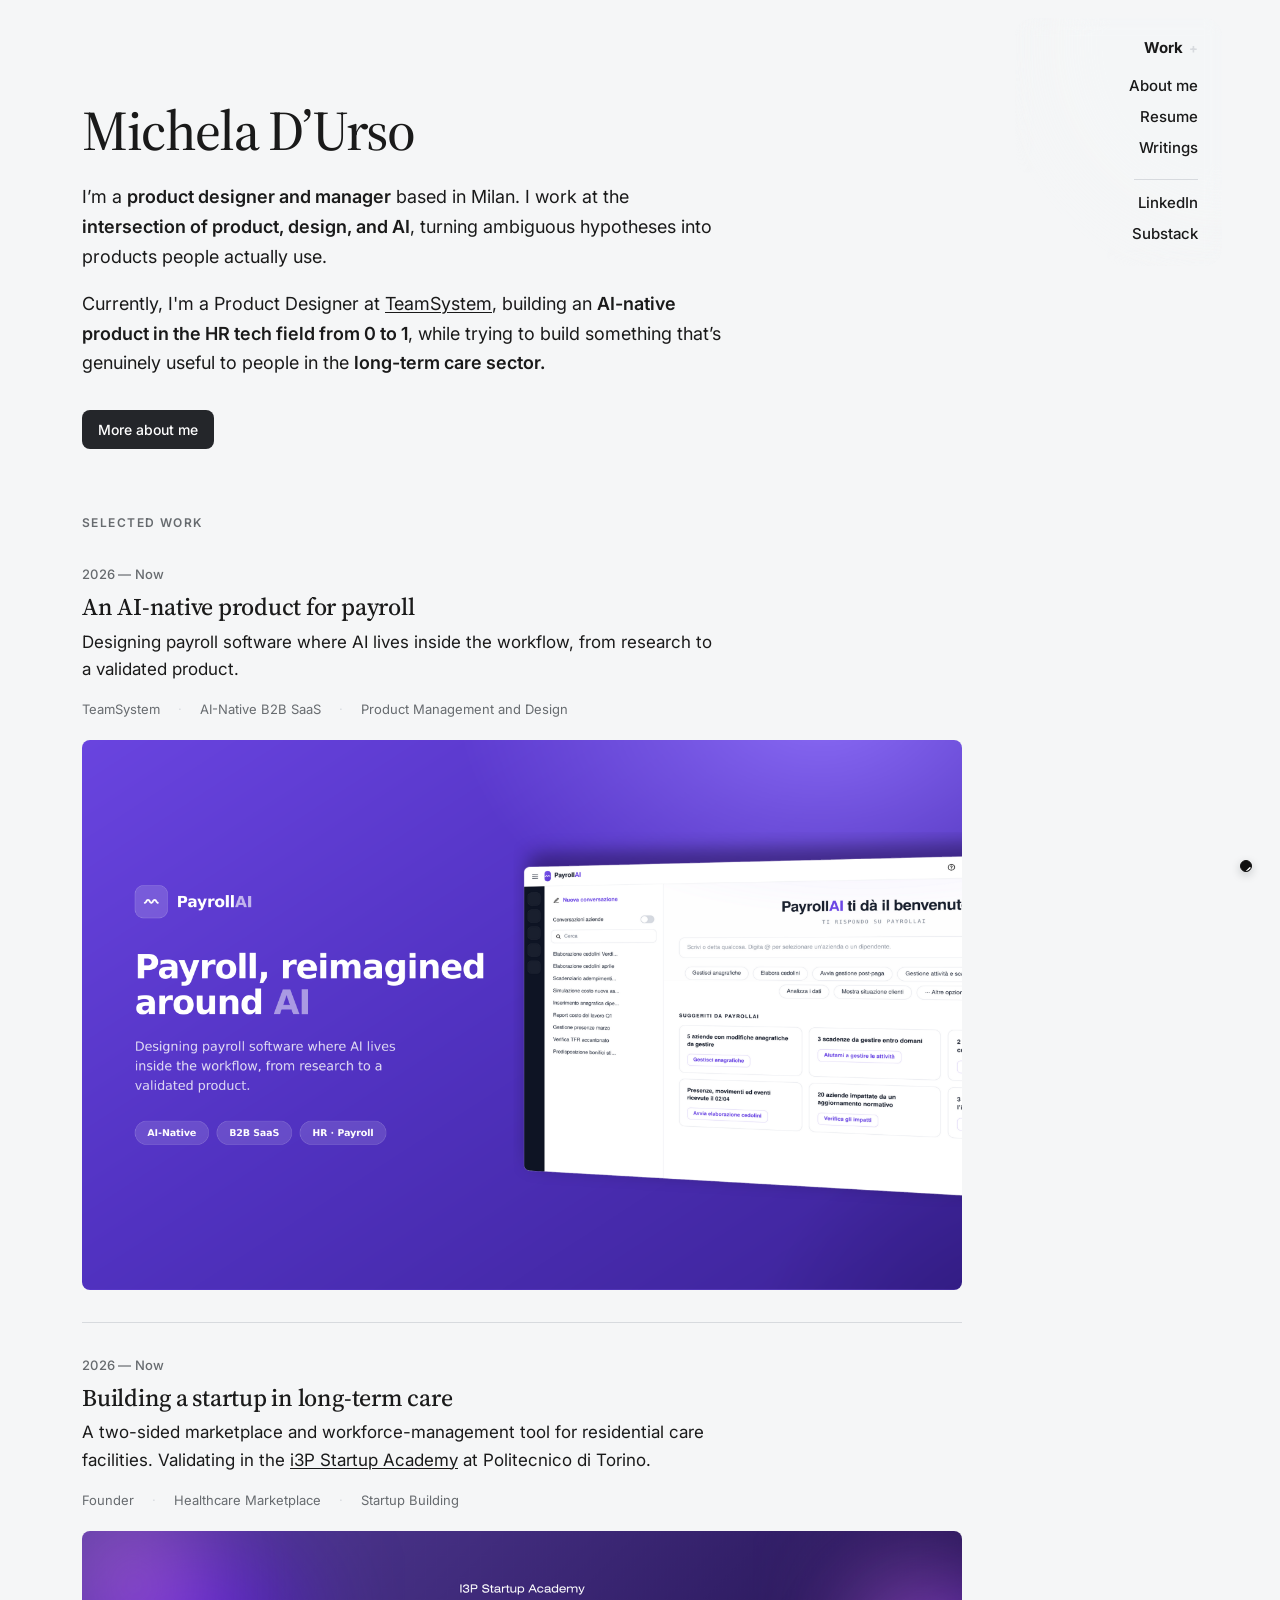
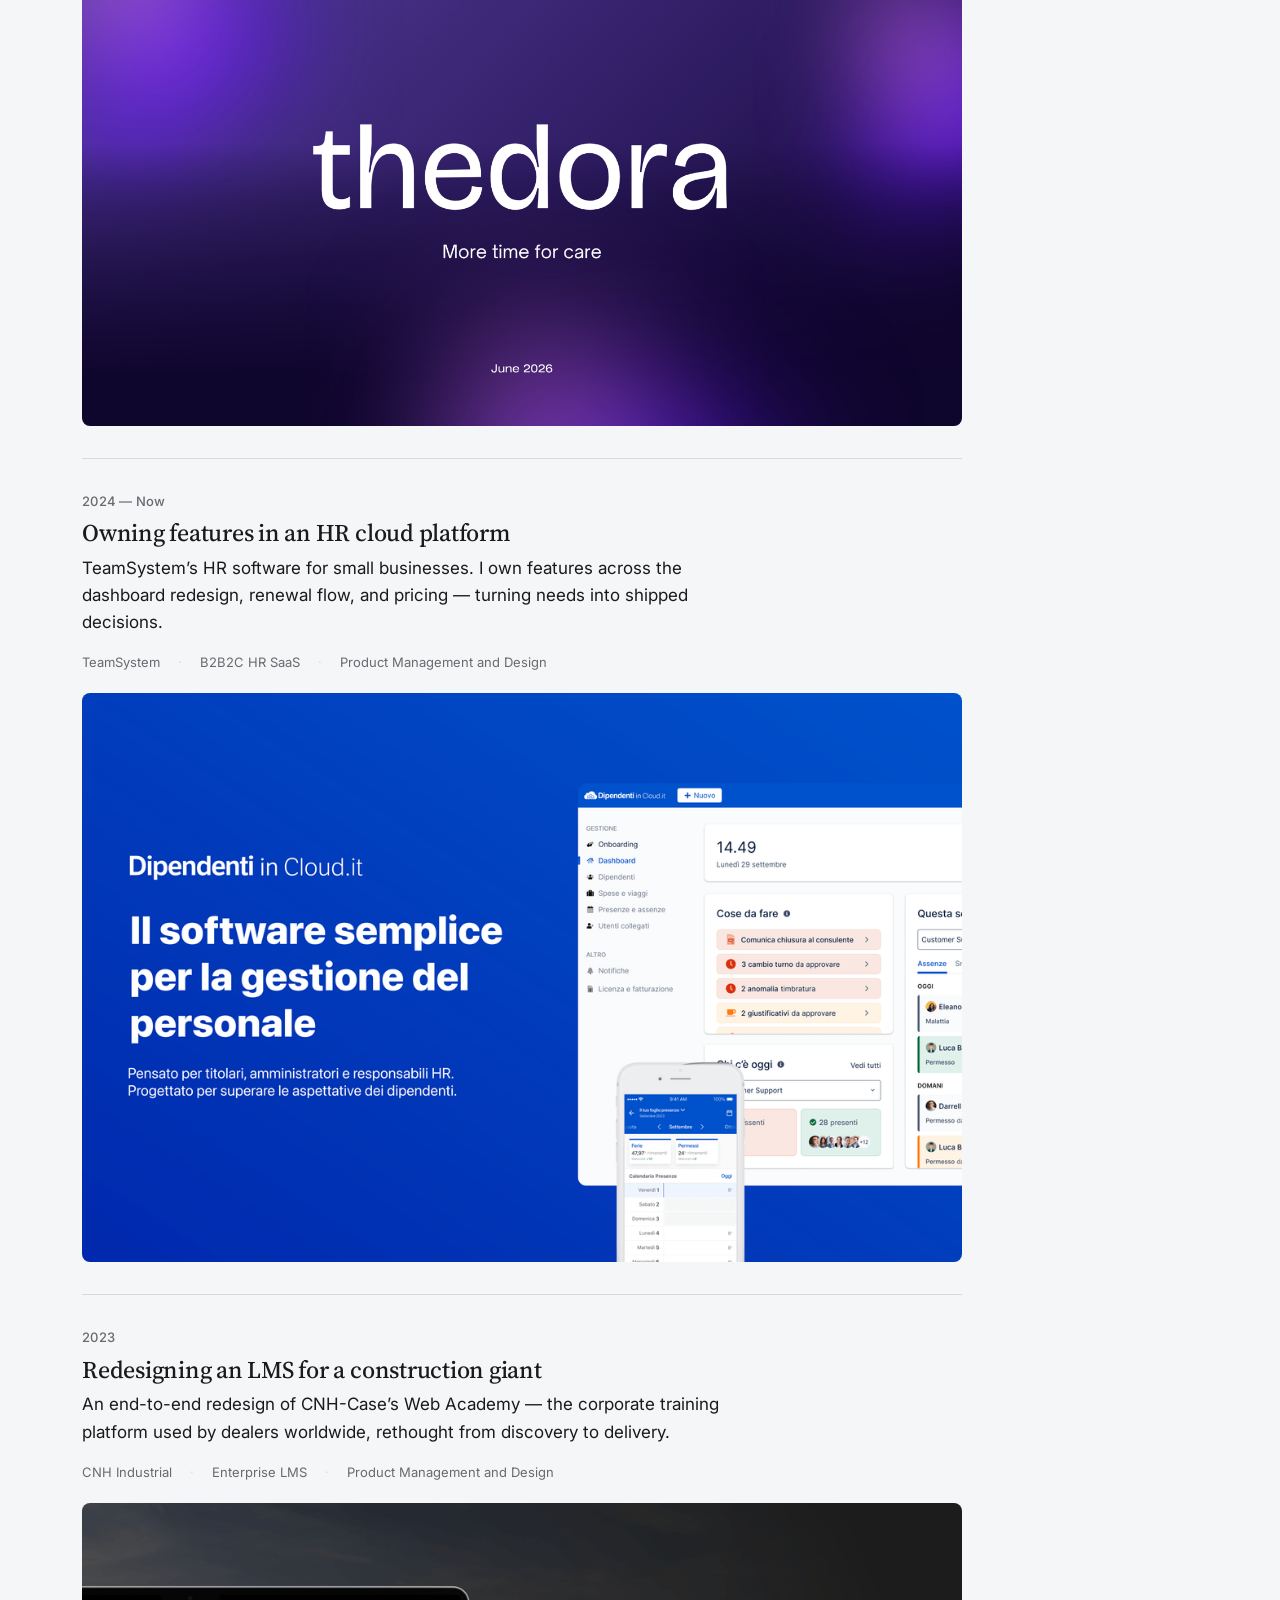
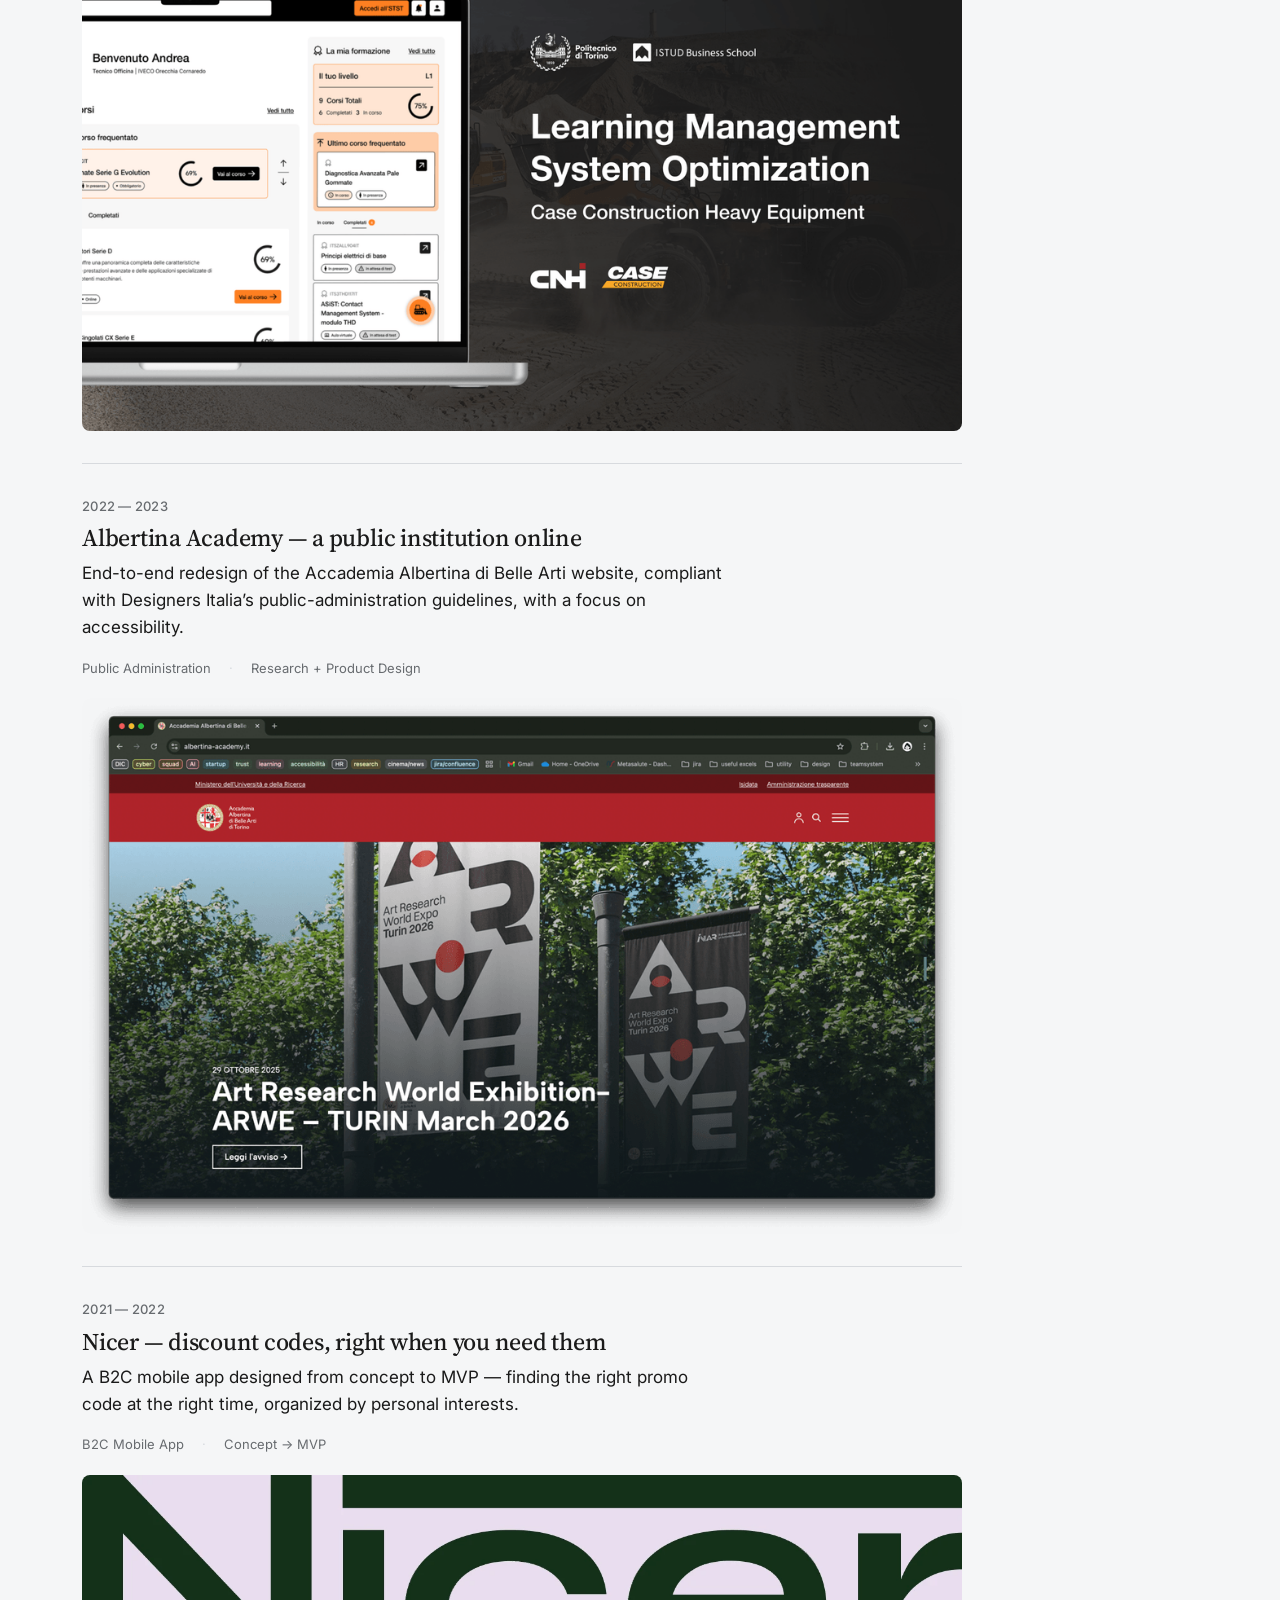
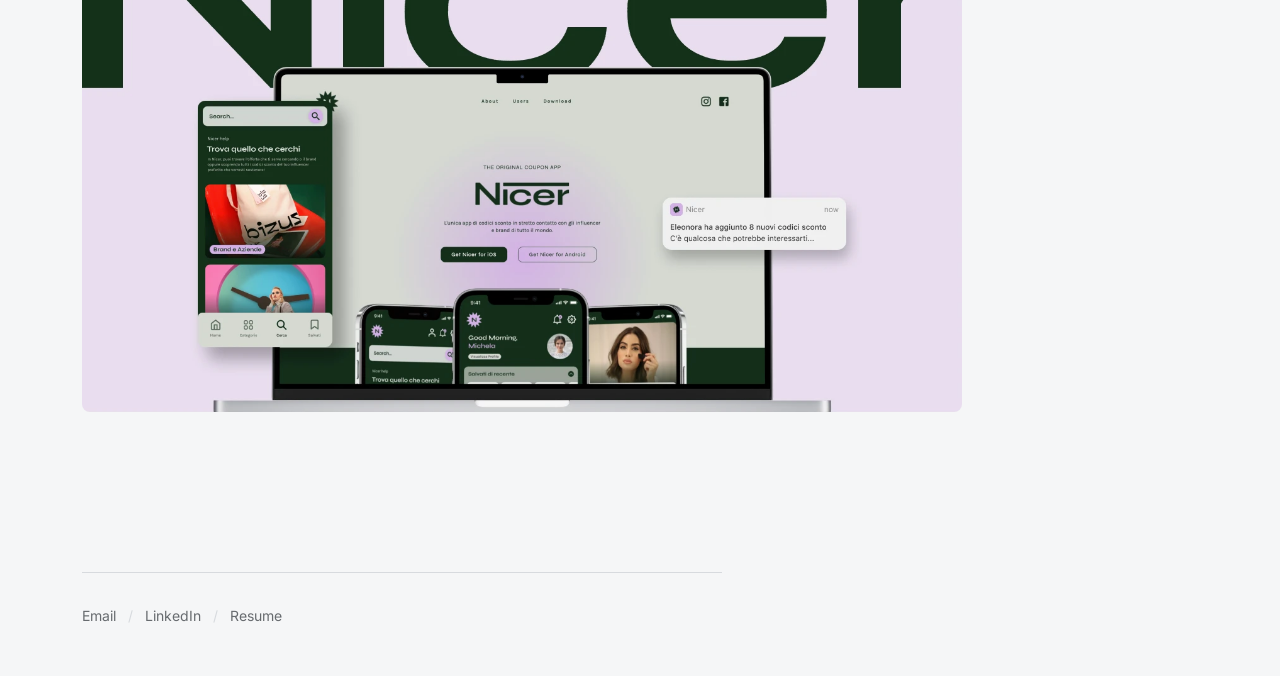
==== commit cd46b1c2: "Italian mockups + anonymize payroll case study; nav, CTA and back-to-top polish - Translate the AI-n" ====
--- a/index.html
+++ b/index.html
@@ -21,7 +21,7 @@
   <link rel="preconnect" href="https://fonts.googleapis.com">
   <link rel="preconnect" href="https://fonts.gstatic.com" crossorigin>
   <link href="https://fonts.googleapis.com/css2?family=Inter:wght@400;500;600&family=Source+Serif+4:opsz,wght@8..60,400;8..60,500&display=swap" rel="stylesheet">
-  <link rel="stylesheet" href="assets/css/style.css?v=20260710b">
+  <link rel="stylesheet" href="assets/css/style.css?v=20260710d">
 </head>
 <body>
   <a class="skip-link" href="#main">Skip to content</a>
@@ -29,8 +29,8 @@
     <div class="site-intro">
       <h1 class="hero-name">Michela D&rsquo;Urso</h1>
       <div class="hero-intro">
-        <p>I&rsquo;m a <strong>product designer and manager</strong> based in Milan. I work at the <strong>intersection of product, design, and AI</strong> &mdash; helping teams turn ambiguous hypotheses into products people actually use.</p>
-        <p>Right now I&rsquo;m at <a href="https://www.teamsystem.com" target="_blank" rel="noopener">TeamSystem</a>, working on an <strong>AI-native product for the HR and payroll space</strong>. On the side, I&rsquo;m building a <strong>startup in long-term care</strong> as part of the <a href="https://www.i3p.it/" target="_blank" rel="noopener">i3P Startup Academy</a> at Politecnico di Torino.</p>
+        <p>I&rsquo;m a <strong>product designer and manager</strong> based in Milan. I work at the <strong>intersection of product, design, and AI</strong>, turning ambiguous hypotheses into products people actually use.</p>
+        <p>Currently, I'm a Product Designer at <a href="https://www.teamsystem.com" target="_blank" rel="noopener">TeamSystem</a>, building an <strong>AI-native product in the HR tech field from 0 to 1</strong>, while trying to build something that&rsquo;s genuinely useful to people in the <strong>long-term care sector.</strong></p>
         <div class="cta-row">
           <a href="about.html" class="cta">More about me</a>
         </div>
@@ -66,14 +66,14 @@
           <h2 class="entry-title">
             <a href="projects/ai-native-payroll.html">An AI-native product for payroll</a>
           </h2>
-          <p class="entry-desc">Building an AI-native HR/payroll product for labor consultants &mdash; across IA, AI conversation patterns, and rapid prototyping.</p>
+          <p class="entry-desc">Designing payroll software where AI lives inside the workflow, from research to a validated product.</p>
           <div class="entry-meta">
             <span>TeamSystem</span>
             <span>AI-Native B2B SaaS</span>
             <span>Product Management and Design</span>
           </div>
         </div>
-        <a class="entry-cover" href="projects/ai-native-payroll.html" aria-label="An AI-native product for payroll"><img src="assets/images/ai-native-payroll-cover.png" alt="An AI-native product for payroll — AI inside the workflow for labor consultants"></a>
+        <a class="entry-cover" href="projects/ai-native-payroll.html" aria-label="An AI-native product for payroll"><img src="assets/images/payrollai-case-study-hero.png" alt="An AI-native product for payroll — AI inside the workflow for labor consultants"></a>
       </article>
 
       <article class="entry">
@@ -166,6 +166,6 @@
       <a href="assets/Michela_DUrso_CV_2026.pdf" target="_blank" rel="noopener">Resume</a>
     </div>
   </footer>
-  <script src="assets/js/nav.js?v=20260710b"></script>
+  <script src="assets/js/nav.js?v=20260710d"></script>
 </body>
 </html>
--- a/assets/css/style.css
+++ b/assets/css/style.css
@@ -151,7 +151,7 @@
 .hero-name {
   font-family: var(--serif);
   font-size: 3.5rem;
-  font-weight: 400;
+  font-weight: 500;
   letter-spacing: -0.025em;
   line-height: 1.1;
   margin-bottom: 1.5rem;
@@ -283,7 +283,7 @@
 
 .case-meta-label {
   font-size: 12px;
-  color: var(--muted);
+  color: var(--text);
   text-transform: uppercase;
   letter-spacing: 0.08em;
   font-weight: 600;
@@ -341,18 +341,18 @@
 a.cta {
   display: inline-block;
   font-family: var(--sans);
-  font-size: 15px;
-  font-weight: 500;
-  color: var(--bg);
+  font-size: 0.875rem;
+  font-weight: 500;
+  color: #fff;
   background: var(--accent);
-  padding: 12px 22px;
-  border-radius: 999px;
+  padding: 0.5rem 1rem;
+  border-radius: 8px;
   text-decoration: none;
   transition: background 0.15s ease, transform 0.15s ease;
 }
 a.cta:hover {
   background: var(--link-hover);
-  color: var(--bg);
+  color: #fff;
 }
 
 /* ========== FOOTER ========== */
@@ -527,6 +527,7 @@
   border: none;
   padding: 0;
   font: inherit;
+  font-weight: 700;
   cursor: pointer;
   display: inline-flex;
   align-items: baseline;
@@ -791,12 +792,13 @@
 }
 
 /* Back-to-top chevron — injected on every page by nav.js */
+/* Back-to-top: always present as a small dot; opens into a full chevron on scroll */
 .to-top {
   position: fixed;
   right: 28px;
   bottom: 28px;
-  width: 44px;
-  height: 44px;
+  width: 12px;
+  height: 12px;
   display: grid;
   place-items: center;
   padding: 0;
@@ -804,22 +806,31 @@
   color: #fff;
   border: 1px solid #111;
   border-radius: 50%;
-  box-shadow: 0 6px 20px rgba(20, 26, 34, 0.18);
+  box-shadow: 0 3px 10px rgba(20, 26, 34, 0.22);
   cursor: pointer;
+  overflow: hidden;
+  transition: width 0.25s ease, height 0.25s ease, box-shadow 0.25s ease, background 0.15s ease, border-color 0.15s ease;
+  z-index: 100;
+}
+.to-top svg {
+  width: 18px;
+  height: 18px;
+  display: block;
   opacity: 0;
-  visibility: hidden;
-  transform: translateY(8px);
-  transition: opacity 0.2s ease, transform 0.2s ease, visibility 0.2s ease, border-color 0.15s ease;
-  z-index: 100;
+  transform: scale(0.4);
+  transition: opacity 0.2s ease, transform 0.25s ease;
 }
 .to-top.visible {
+  width: 44px;
+  height: 44px;
+  box-shadow: 0 6px 20px rgba(20, 26, 34, 0.22);
+}
+.to-top.visible svg {
   opacity: 1;
-  visibility: visible;
-  transform: translateY(0);
+  transform: scale(1);
 }
 .to-top:hover { background: #000; border-color: #000; }
 .to-top:focus-visible { outline: 2px solid var(--link-hover); outline-offset: 2px; }
-.to-top svg { width: 18px; height: 18px; display: block; }
 
 @media (max-width: 640px) {
   .to-top { right: 16px; bottom: 16px; }
@@ -844,4 +855,11 @@
 }
 @media (max-width: 640px) {
   .site-nav::before { display: none; }
+}
+
+/* Social nav links (LinkedIn, Substack) underline on hover */
+.site-nav a[href*="linkedin.com"]:hover,
+.site-nav a[href*="substack.com"]:hover {
+  text-decoration: underline;
+  text-underline-offset: 3px;
 }
